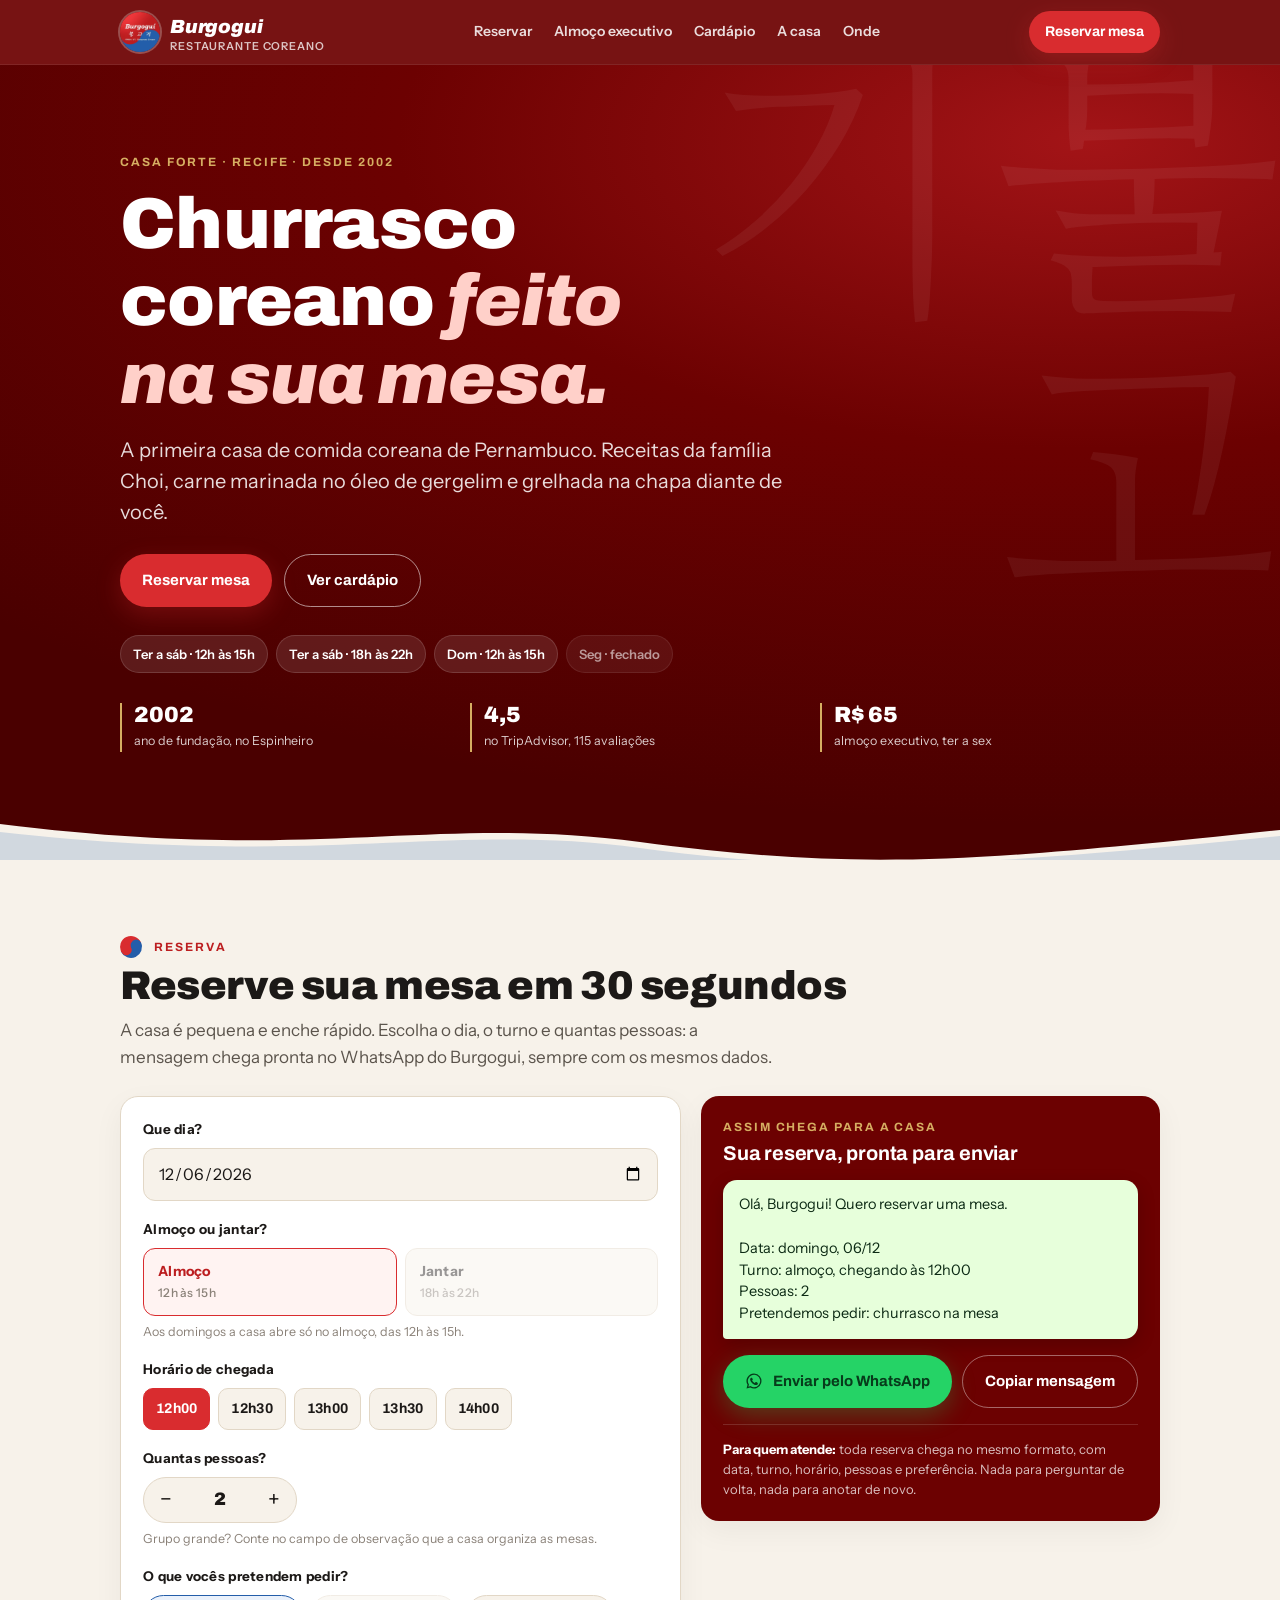
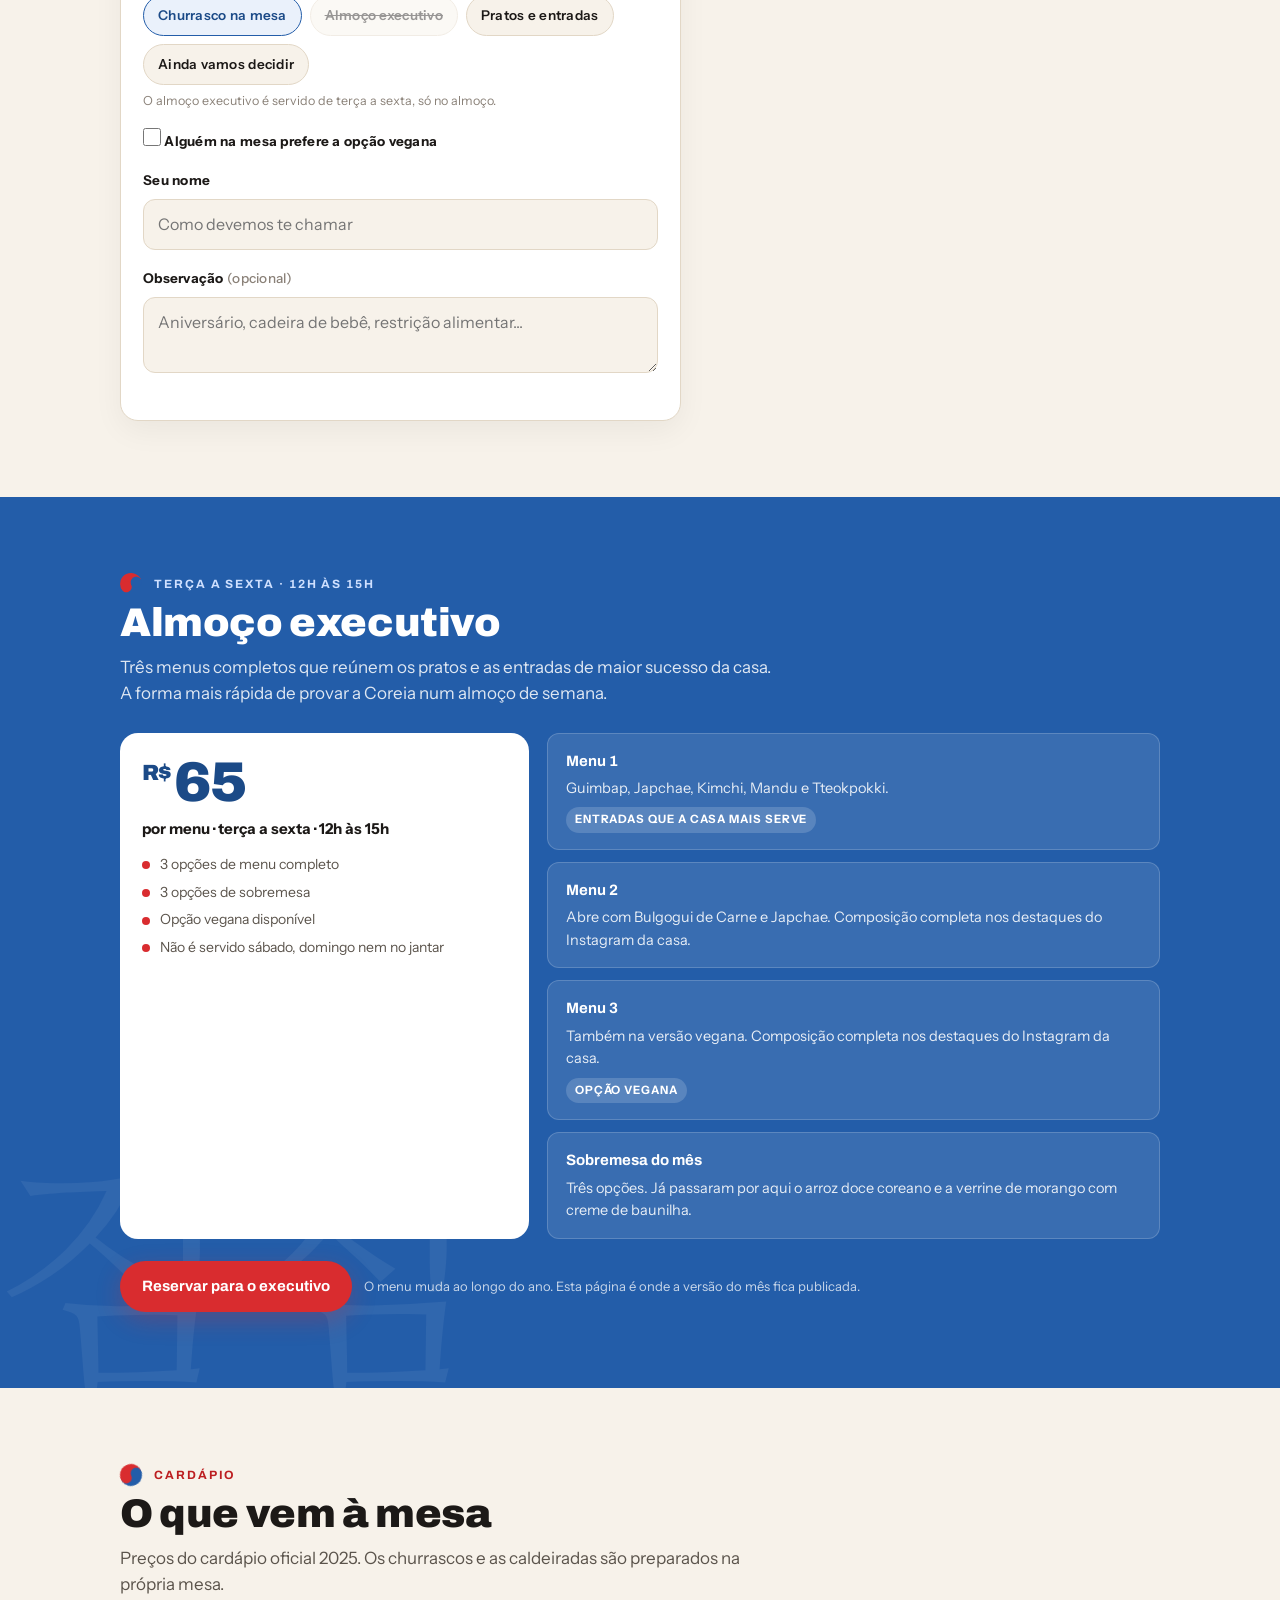
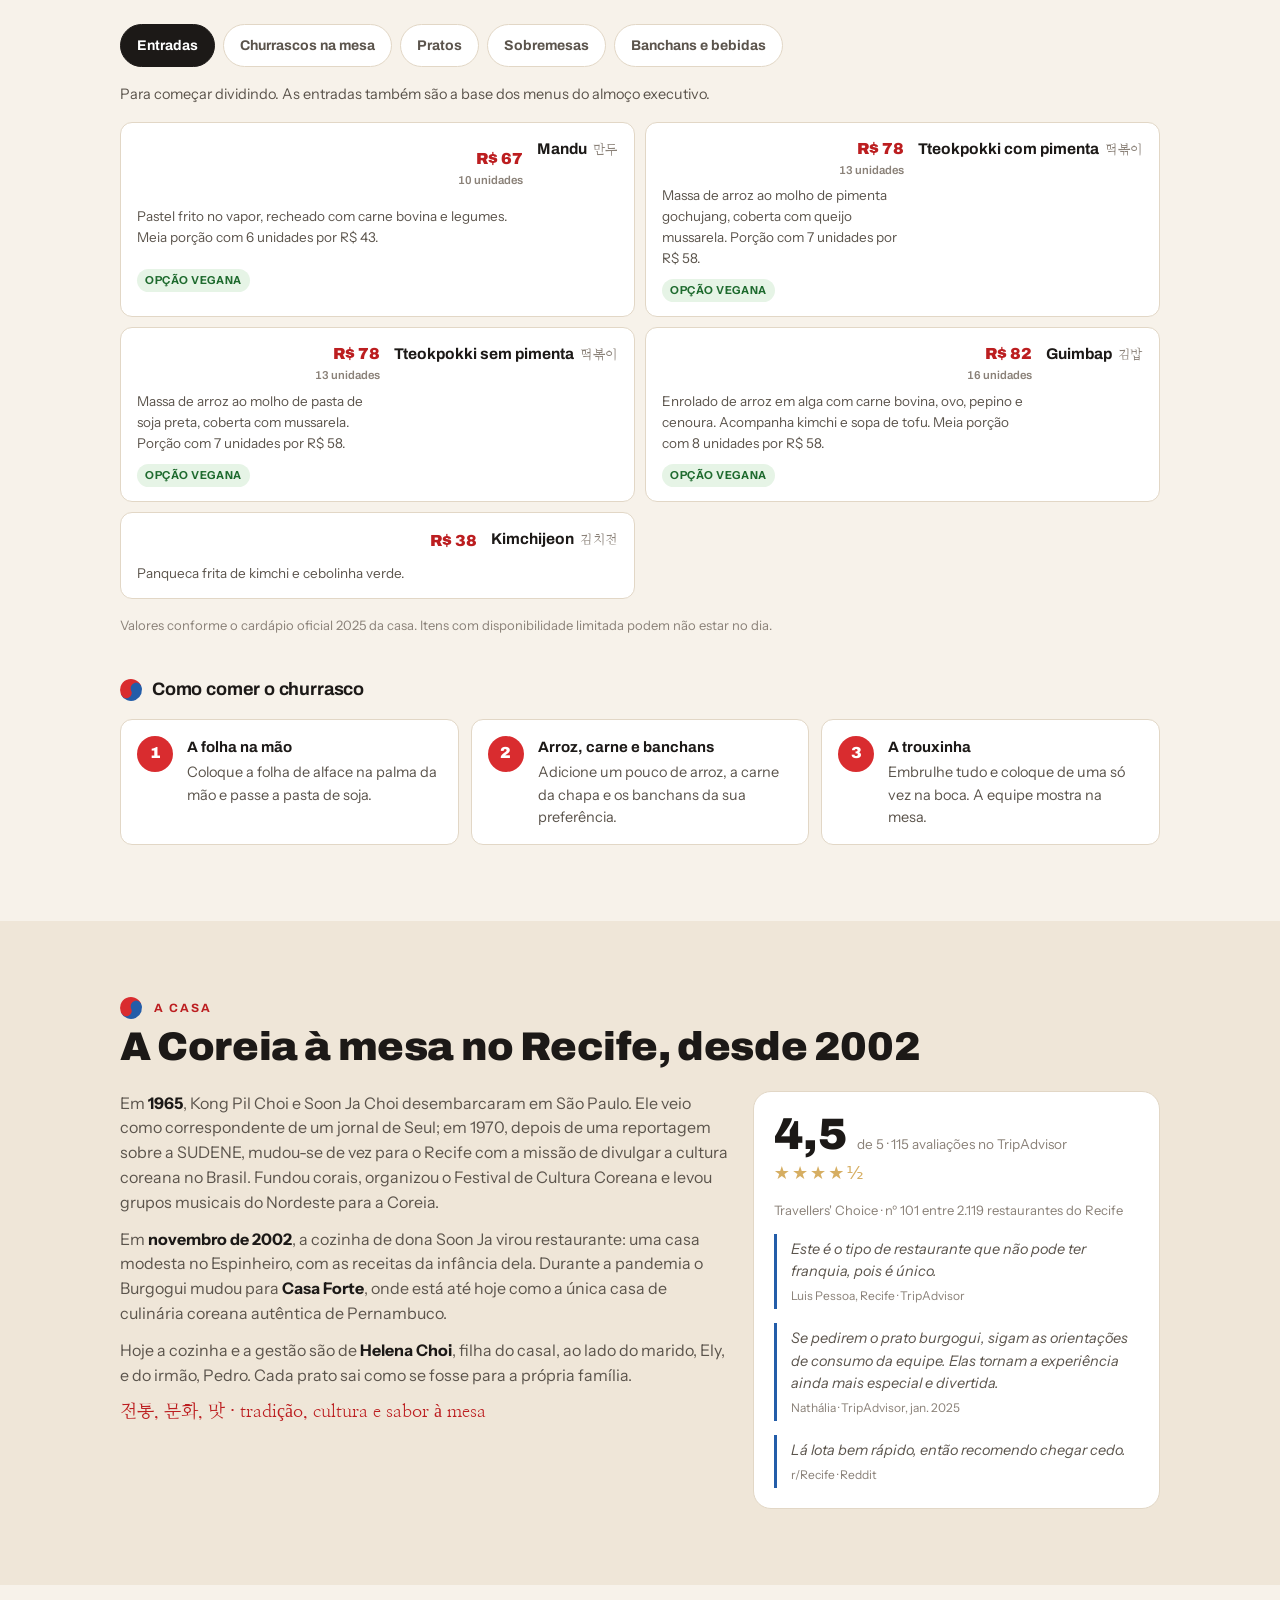
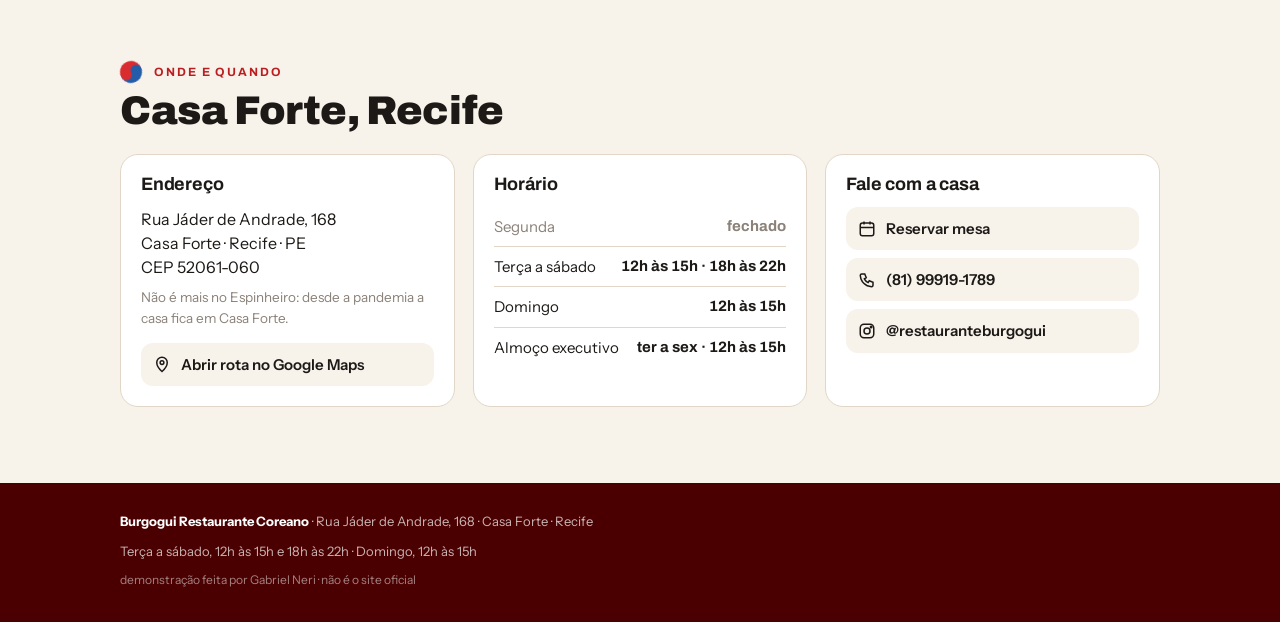
==== burgogui/index.html @ 6e5eb56b "demos: Wadamon, Portal da Carne de Sol, Burgogui" ====
<!doctype html>
<html lang="pt-BR">
<head>
<meta charset="utf-8">
<meta name="viewport" content="width=device-width, initial-scale=1">
<title>Burgogui · Restaurante Coreano · Casa Forte, Recife</title>
<meta name="description" content="Churrasco coreano feito na sua mesa, em Casa Forte, Recife, desde 2002. Reserve sua mesa pelo WhatsApp em 30 segundos.">
<link rel="preconnect" href="https://fonts.googleapis.com">
<link rel="preconnect" href="https://fonts.gstatic.com" crossorigin>
<link href="https://fonts.googleapis.com/css2?family=Archivo:ital,wght@0,500;0,700;0,900;1,700;1,900&family=Instrument+Sans:ital,wght@0,400;0,500;0,600;0,700;1,400&family=Nanum+Myeongjo:wght@400;700&display=swap" rel="stylesheet">
<style>
  :root{
    --red:#d92c2f; --red-deep:#bc1e20; --wine:#6c0101; --wine-deep:#4a0000;
    --blue:#235da9; --blue-deep:#1b4a87;
    --paper:#f7f2ea; --paper-2:#efe6d8; --line:#e2d7c6;
    --ink:#1c1917; --ink-soft:#5b544c; --ink-mute:#8a8178;
    --gold:#d6ae62; --white:#ffffff;
    --wa:#25d366;
    --radius:18px; --radius-s:12px;
    --font-display:"Archivo","Instrument Sans",system-ui,sans-serif;
    --font-body:"Instrument Sans",system-ui,-apple-system,"Segoe UI",sans-serif;
    --font-kr:"Nanum Myeongjo","Apple SD Gothic Neo","Malgun Gothic",serif;
  }
  *{box-sizing:border-box;margin:0;padding:0}
  html{scroll-behavior:smooth;-webkit-text-size-adjust:100%}
  body{font-family:var(--font-body);color:var(--ink);background:var(--paper);line-height:1.55;font-size:16px;padding-bottom:84px}
  img{max-width:100%;display:block}
  a{color:inherit}
  button,input,select,textarea{font:inherit;color:inherit}
  .wrap{width:min(100% - 32px,1040px);margin-inline:auto}
  .kr{font-family:var(--font-kr);font-weight:700;letter-spacing:.04em}
  .eyebrow{font-family:var(--font-display);font-weight:700;font-size:12px;letter-spacing:.16em;text-transform:uppercase}
  h1,h2,h3{font-family:var(--font-display);line-height:1.08;letter-spacing:-.01em}
  h2{font-size:clamp(28px,5vw,40px);font-weight:900}
  h3{font-size:18px;font-weight:700}
  .sub{color:var(--ink-soft);max-width:60ch;margin-top:10px;font-size:17px}
  section{padding:56px 0}
  .btn{display:inline-flex;align-items:center;justify-content:center;gap:10px;border:0;cursor:pointer;border-radius:999px;padding:14px 22px;font-family:var(--font-display);font-weight:700;font-size:15px;text-decoration:none;transition:transform .12s ease,background .15s ease,box-shadow .15s ease;white-space:nowrap}
  .btn:active{transform:translateY(1px)}
  .btn-red{background:var(--red);color:var(--white);box-shadow:0 8px 24px rgba(217,44,47,.28)}
  .btn-red:hover{background:var(--red-deep)}
  .btn-ghost{background:transparent;color:var(--white);border:1.5px solid rgba(255,255,255,.55)}
  .btn-ghost:hover{border-color:var(--white);background:rgba(255,255,255,.08)}
  .btn-wa{background:var(--wa);color:#073b1b;box-shadow:0 8px 24px rgba(37,211,102,.28)}
  .btn-wa:hover{background:#1fc45a}
  .btn-line{background:transparent;color:var(--ink);border:1.5px solid var(--line)}
  .btn-line:hover{border-color:var(--ink)}

  /* taegeuk marker: red on top, blue below, S-curve */
  .tg{position:relative;display:inline-block;width:22px;height:22px;border-radius:50%;overflow:hidden;background:linear-gradient(180deg,var(--red) 50%,var(--blue) 50%);transform:rotate(-25deg);flex:none;vertical-align:middle}
  .tg::before,.tg::after{content:"";position:absolute;top:25%;width:50%;height:50%;border-radius:50%}
  .tg::before{left:0;background:var(--red)}
  .tg::after{right:0;background:var(--blue)}
  .sec-head{display:flex;align-items:center;gap:12px;margin-bottom:6px}
  .sec-head .eyebrow{color:var(--red-deep)}

  /* top bar */
  .topbar{position:sticky;top:0;z-index:20;background:rgba(108,1,1,.92);backdrop-filter:blur(10px);-webkit-backdrop-filter:blur(10px);color:var(--white);border-bottom:1px solid rgba(255,255,255,.08)}
  .topbar .wrap{display:flex;align-items:center;justify-content:space-between;gap:12px;height:64px}
  .brand{display:flex;align-items:center;gap:10px;text-decoration:none}
  .brand img{width:40px;height:40px;border-radius:50%;box-shadow:0 0 0 2px rgba(255,255,255,.25)}
  .brand b{font-family:var(--font-display);font-style:italic;font-weight:900;font-size:19px;letter-spacing:-.01em}
  .brand small{display:block;font-size:11px;opacity:.75;letter-spacing:.08em;text-transform:uppercase;font-weight:600;font-style:normal;line-height:1}
  .nav{display:none;gap:22px;font-size:14px;font-weight:600}
  .nav a{text-decoration:none;opacity:.85}
  .nav a:hover{opacity:1}
  .topbar .btn{padding:10px 16px;font-size:14px}

  /* hero */
  .hero{background:radial-gradient(120% 90% at 85% 10%,#a31417 0%,var(--wine) 45%,var(--wine-deep) 100%);color:var(--white);padding:52px 0 44px;position:relative;overflow:hidden}
  .hero .kr-bg{position:absolute;right:-8px;top:-18px;font-size:clamp(150px,34vw,300px);line-height:1;color:rgba(255,255,255,.055);font-family:var(--font-kr);writing-mode:vertical-rl;pointer-events:none;user-select:none}
  .hero .wrap{position:relative}
  .hero .eyebrow{color:var(--gold)}
  .hero h1{font-size:clamp(38px,8.5vw,72px);font-weight:900;margin:14px 0 16px;max-width:12ch}
  .hero h1 em{font-style:italic;color:#ffd0c9}
  .hero p.lead{font-size:clamp(17px,2.4vw,20px);max-width:52ch;color:rgba(255,255,255,.86)}
  .hero .ctas{display:flex;flex-wrap:wrap;gap:12px;margin-top:26px}
  .hours{display:flex;flex-wrap:wrap;gap:8px;margin-top:28px}
  .hours span{font-size:13px;font-weight:600;padding:8px 12px;border-radius:999px;background:rgba(255,255,255,.1);border:1px solid rgba(255,255,255,.14)}
  .hours span.closed{opacity:.6}
  .facts{display:grid;grid-template-columns:repeat(3,1fr);gap:10px;margin-top:30px}
  .fact{border-left:2px solid var(--gold);padding-left:12px}
  .fact b{display:block;font-family:var(--font-display);font-size:22px;font-weight:900;line-height:1.1}
  .fact span{font-size:12.5px;opacity:.8}

  /* wave divider */
  .wave{display:block;width:100%;height:36px;background:var(--wine-deep)}
  .wave svg{display:block;width:100%;height:100%}

  /* reserva */
  .reserva{background:var(--paper)}
  .grid-res{display:grid;gap:20px;margin-top:26px}
  .card{background:var(--white);border:1px solid var(--line);border-radius:var(--radius);padding:22px;box-shadow:0 10px 30px rgba(28,25,23,.05)}
  .field{margin-bottom:18px}
  .field label,.field .lbl{display:block;font-weight:700;font-size:13.5px;letter-spacing:.02em;margin-bottom:8px;color:var(--ink)}
  .field .hint{font-size:12.5px;color:var(--ink-mute);margin-top:6px}
  .field .hint.warn{color:var(--red-deep);font-weight:600}
  input[type=date],input[type=text],select,textarea{width:100%;border:1.5px solid var(--line);background:var(--paper);border-radius:var(--radius-s);padding:12px 14px;outline:none;transition:border .15s}
  input:focus,select:focus,textarea:focus{border-color:var(--blue)}
  textarea{min-height:76px;resize:vertical}
  .seg{display:grid;grid-template-columns:1fr 1fr;gap:8px}
  .seg input{position:absolute;opacity:0;pointer-events:none}
  .seg label{display:flex;flex-direction:column;align-items:flex-start;gap:2px;border:1.5px solid var(--line);border-radius:var(--radius-s);padding:12px 14px;cursor:pointer;background:var(--paper);font-weight:700;font-size:14px;margin:0;transition:all .15s}
  .seg label small{font-weight:500;color:var(--ink-mute);font-size:12px}
  .seg input:checked + label{border-color:var(--red);background:#fff3f2;color:var(--red-deep)}
  .seg input:disabled + label{opacity:.45;cursor:not-allowed}
  .chips{display:flex;flex-wrap:wrap;gap:8px}
  .chips input{position:absolute;opacity:0;pointer-events:none}
  .chips label{border:1.5px solid var(--line);border-radius:999px;padding:9px 14px;font-size:13.5px;font-weight:600;cursor:pointer;background:var(--paper);margin:0;transition:all .15s}
  .chips input:checked + label{border-color:var(--blue);background:#eaf1fb;color:var(--blue-deep)}
  .chips input:disabled + label{opacity:.45;cursor:not-allowed;text-decoration:line-through}
  .stepper{display:inline-flex;align-items:center;border:1.5px solid var(--line);border-radius:999px;background:var(--paper);overflow:hidden}
  .stepper button{width:44px;height:44px;border:0;background:transparent;font-size:22px;cursor:pointer;color:var(--ink)}
  .stepper button:hover{background:var(--paper-2)}
  .stepper output{min-width:64px;text-align:center;font-family:var(--font-display);font-weight:900;font-size:18px}
  .slots{display:flex;flex-wrap:wrap;gap:8px}
  .slots input{position:absolute;opacity:0;pointer-events:none}
  .slots label{border:1.5px solid var(--line);border-radius:10px;padding:9px 12px;font-family:var(--font-display);font-weight:700;font-size:14px;cursor:pointer;background:var(--paper);margin:0;min-width:64px;text-align:center}
  .slots input:checked + label{border-color:var(--red);background:var(--red);color:var(--white)}
  .check{display:flex;align-items:center;gap:10px;font-weight:600;font-size:14px;cursor:pointer}
  .check input{width:18px;height:18px;accent-color:var(--blue)}

  .preview{background:var(--wine);color:var(--white);border:0;position:relative}
  .preview .eyebrow{color:var(--gold)}
  .preview h3{margin-top:6px;font-size:20px}
  .bubble{margin-top:16px;background:#e7ffdb;color:#0c2a14;border-radius:14px 14px 14px 4px;padding:14px 16px;font-size:14.5px;line-height:1.5;white-space:pre-wrap;font-family:var(--font-body);box-shadow:0 6px 18px rgba(0,0,0,.18)}
  .bubble b{font-weight:700}
  .preview .actions{display:flex;flex-wrap:wrap;gap:10px;margin-top:16px}
  .preview .note{margin-top:16px;font-size:13px;color:rgba(255,255,255,.75);border-top:1px solid rgba(255,255,255,.14);padding-top:14px}
  .preview .note b{color:var(--white)}
  .toast{position:fixed;left:50%;bottom:100px;transform:translateX(-50%) translateY(20px);background:var(--ink);color:var(--white);padding:10px 16px;border-radius:999px;font-size:14px;opacity:0;pointer-events:none;transition:all .25s;z-index:50}
  .toast.on{opacity:1;transform:translateX(-50%) translateY(0)}

  /* executivo */
  .exec{background:var(--blue);color:var(--white);position:relative;overflow:hidden}
  .exec .eyebrow{color:#cfe0ff}
  .exec .kr-bg{position:absolute;left:-10px;bottom:-30px;font-size:clamp(140px,30vw,260px);line-height:1;color:rgba(255,255,255,.06);font-family:var(--font-kr);pointer-events:none;user-select:none}
  .exec .wrap{position:relative}
  .exec-grid{display:grid;gap:18px;margin-top:26px}
  .price{background:var(--white);color:var(--ink);border-radius:var(--radius);padding:22px;display:flex;flex-direction:column;gap:6px}
  .price .big{font-family:var(--font-display);font-weight:900;font-size:56px;line-height:1;color:var(--blue-deep);letter-spacing:-.02em}
  .price .big sup{font-size:22px;vertical-align:top;top:.35em;position:relative;margin-right:4px}
  .price .when{font-weight:700;font-size:15px}
  .price ul{list-style:none;margin-top:8px;display:grid;gap:6px;font-size:14px;color:var(--ink-soft)}
  .price li::before{content:"";display:inline-block;width:8px;height:8px;border-radius:50%;background:var(--red);margin-right:10px;vertical-align:middle}
  .menus{display:grid;gap:12px}
  .menu{background:rgba(255,255,255,.1);border:1px solid rgba(255,255,255,.18);border-radius:var(--radius-s);padding:16px 18px}
  .menu b{font-family:var(--font-display);font-size:15px;display:block;margin-bottom:4px}
  .menu p{font-size:14.5px;color:rgba(255,255,255,.88)}
  .menu .tag{display:inline-block;margin-top:8px;font-size:11.5px;font-weight:700;letter-spacing:.08em;text-transform:uppercase;padding:4px 9px;border-radius:999px;background:rgba(255,255,255,.16)}
  .exec .cta{margin-top:22px;display:flex;flex-wrap:wrap;gap:12px;align-items:center}
  .exec .cta small{font-size:13px;color:rgba(255,255,255,.75)}

  /* cardápio */
  .tabs{display:flex;gap:8px;overflow-x:auto;padding:4px 0 10px;margin-top:22px;scrollbar-width:none}
  .tabs::-webkit-scrollbar{display:none}
  .tabs button{flex:none;border:1.5px solid var(--line);background:var(--white);border-radius:999px;padding:10px 16px;font-family:var(--font-display);font-weight:700;font-size:14px;cursor:pointer;color:var(--ink-soft)}
  .tabs button.on{background:var(--ink);color:var(--white);border-color:var(--ink)}
  .panel{display:none}
  .panel.on{display:block}
  .panel .intro{font-size:14.5px;color:var(--ink-soft);margin:6px 0 16px;max-width:64ch}
  .items{display:grid;gap:10px}
  .item{background:var(--white);border:1px solid var(--line);border-radius:var(--radius-s);padding:14px 16px;display:grid;grid-template-columns:1fr auto;gap:6px 14px;align-items:start}
  .item .n{font-family:var(--font-display);font-weight:700;font-size:15.5px}
  .item .n .kr{font-weight:400;color:var(--ink-mute);font-size:13px;margin-left:6px}
  .item .d{grid-column:1;font-size:13.5px;color:var(--ink-soft)}
  .item .p{font-family:var(--font-display);font-weight:900;font-size:16px;color:var(--red-deep);white-space:nowrap;grid-row:1 / span 2;align-self:center;text-align:right}
  .item .p small{display:block;font-size:11.5px;color:var(--ink-mute);font-weight:600}
  .item .badges{grid-column:1;display:flex;flex-wrap:wrap;gap:6px;margin-top:4px}
  .badge{font-size:11px;font-weight:700;letter-spacing:.06em;text-transform:uppercase;padding:3px 8px;border-radius:999px;background:var(--paper-2);color:var(--ink-soft)}
  .badge.veg{background:#e6f4e6;color:#1f6b2f}
  .badge.mesa{background:#fff0ee;color:var(--red-deep)}
  .badge.lim{background:#f4efe3;color:#7a5a12}
  .menu-foot{margin-top:16px;font-size:13px;color:var(--ink-mute)}

  /* como comer */
  .steps{display:grid;gap:12px;margin-top:18px}
  .step{background:var(--white);border:1px solid var(--line);border-radius:var(--radius-s);padding:16px;display:flex;gap:14px}
  .step .num{flex:none;width:36px;height:36px;border-radius:50%;background:var(--red);color:var(--white);display:grid;place-items:center;font-family:var(--font-display);font-weight:900}
  .step p{font-size:14.5px;color:var(--ink-soft)}
  .step b{display:block;font-family:var(--font-display);font-size:15px;color:var(--ink);margin-bottom:2px}

  /* casa */
  .casa{background:var(--paper-2)}
  .casa-grid{display:grid;gap:22px;margin-top:22px}
  .story p{margin-bottom:12px;font-size:16px;color:var(--ink-soft)}
  .story p b{color:var(--ink)}
  .story .sig{font-family:var(--font-kr);font-size:18px;color:var(--red-deep);margin-top:8px}
  .rating{background:var(--white);border:1px solid var(--line);border-radius:var(--radius);padding:20px}
  .rating .score{display:flex;align-items:baseline;gap:10px}
  .rating .score b{font-family:var(--font-display);font-weight:900;font-size:44px;line-height:1;color:var(--ink)}
  .rating .score span{font-size:13.5px;color:var(--ink-mute)}
  .rating .stars{color:var(--gold);letter-spacing:2px;font-size:18px;margin:4px 0 12px}
  .quote{border-left:3px solid var(--blue);padding:4px 0 4px 14px;margin-top:14px}
  .quote p{font-size:14.5px;font-style:italic;color:var(--ink-soft)}
  .quote small{display:block;margin-top:4px;font-size:12px;color:var(--ink-mute);font-style:normal}

  /* onde */
  .onde-grid{display:grid;gap:18px;margin-top:22px}
  .info{background:var(--white);border:1px solid var(--line);border-radius:var(--radius);padding:20px}
  .info h3{display:flex;align-items:center;gap:10px;margin-bottom:12px}
  .info address{font-style:normal;font-size:16px;line-height:1.5}
  .info .muted{font-size:13.5px;color:var(--ink-mute);margin-top:8px}
  .htable{width:100%;border-collapse:collapse;font-size:15px}
  .htable td{padding:8px 0;border-bottom:1px solid var(--line)}
  .htable tr:last-child td{border-bottom:0}
  .htable td:last-child{text-align:right;font-family:var(--font-display);font-weight:700}
  .htable tr.closed td{color:var(--ink-mute)}
  .contacts{display:grid;gap:8px;margin-top:6px}
  .contacts a{display:flex;align-items:center;gap:10px;text-decoration:none;font-weight:600;font-size:15px;padding:10px 12px;border-radius:var(--radius-s);background:var(--paper)}
  .contacts a:hover{background:var(--paper-2)}
  .contacts svg{width:18px;height:18px;flex:none}

  /* footer */
  footer{background:var(--wine-deep);color:rgba(255,255,255,.7);padding:28px 0 32px;font-size:13px}
  footer .wrap{display:flex;flex-direction:column;gap:10px}
  footer b{color:var(--white)}
  footer .demo{color:rgba(255,255,255,.5);font-size:12px}

  /* sticky mobile bar */
  .stickybar{position:fixed;left:0;right:0;bottom:0;z-index:30;background:rgba(247,242,234,.94);backdrop-filter:blur(10px);-webkit-backdrop-filter:blur(10px);border-top:1px solid var(--line);padding:10px 16px calc(10px + env(safe-area-inset-bottom))}
  .stickybar .wrap{display:flex;align-items:center;justify-content:space-between;gap:12px}
  .stickybar .t{font-size:13px;color:var(--ink-soft);line-height:1.3}
  .stickybar .t b{display:block;color:var(--ink);font-family:var(--font-display);font-size:14px}
  .stickybar .btn{padding:12px 18px;font-size:14px}

  @media (min-width:760px){
    body{padding-bottom:0}
    .stickybar{display:none}
    .nav{display:flex}
    section{padding:76px 0}
    .grid-res{grid-template-columns:1.1fr .9fr;align-items:start}
    .preview{position:sticky;top:84px}
    .exec-grid{grid-template-columns:.8fr 1.2fr}
    .casa-grid{grid-template-columns:1.2fr .8fr}
    .onde-grid{grid-template-columns:1fr 1fr 1fr}
    .steps{grid-template-columns:repeat(3,1fr)}
    .items{grid-template-columns:1fr 1fr}
    .hero{padding:88px 0 72px}
  }
</style>
</head>
<body>

<header class="topbar">
  <div class="wrap">
    <a class="brand" href="#top">
      <img src="[data-uri]" alt="Burgogui Restaurante Coreano" width="40" height="40">
      <span><b>Burgogui</b><small>Restaurante coreano</small></span>
    </a>
    <nav class="nav">
      <a href="#reserva">Reservar</a>
      <a href="#executivo">Almoço executivo</a>
      <a href="#cardapio">Cardápio</a>
      <a href="#casa">A casa</a>
      <a href="#onde">Onde</a>
    </nav>
    <a class="btn btn-red" href="#reserva">Reservar mesa</a>
  </div>
</header>

<section class="hero" id="top">
  <div class="kr-bg" aria-hidden="true">불고기</div>
  <div class="wrap">
    <div class="eyebrow">Casa Forte · Recife · desde 2002</div>
    <h1>Churrasco coreano <em>feito na sua mesa.</em></h1>
    <p class="lead">A primeira casa de comida coreana de Pernambuco. Receitas da família Choi, carne marinada no óleo de gergelim e grelhada na chapa diante de você.</p>
    <div class="ctas">
      <a class="btn btn-red" href="#reserva">Reservar mesa</a>
      <a class="btn btn-ghost" href="#cardapio">Ver cardápio</a>
    </div>
    <div class="hours" aria-label="Horário de funcionamento">
      <span>Ter a sáb · 12h às 15h</span>
      <span>Ter a sáb · 18h às 22h</span>
      <span>Dom · 12h às 15h</span>
      <span class="closed">Seg · fechado</span>
    </div>
    <div class="facts">
      <div class="fact"><b>2002</b><span>ano de fundação, no Espinheiro</span></div>
      <div class="fact"><b>4,5</b><span>no TripAdvisor, 115 avaliações</span></div>
      <div class="fact"><b>R$ 65</b><span>almoço executivo, ter a sex</span></div>
    </div>
  </div>
</section>
<div class="wave" aria-hidden="true">
  <svg viewBox="0 0 1200 36" preserveAspectRatio="none"><path d="M0 0 C 300 40 400 -10 600 18 S 900 40 1200 6 L1200 36 L0 36 Z" fill="#f7f2ea"/><path d="M0 8 C 300 44 420 -2 600 24 S 900 44 1200 12 L1200 36 L0 36 Z" fill="#235da9" opacity=".18"/></svg>
</div>

<section class="reserva" id="reserva">
  <div class="wrap">
    <div class="sec-head"><span class="tg" aria-hidden="true"></span><span class="eyebrow">Reserva</span></div>
    <h2>Reserve sua mesa em 30 segundos</h2>
    <p class="sub">A casa é pequena e enche rápido. Escolha o dia, o turno e quantas pessoas: a mensagem chega pronta no WhatsApp do Burgogui, sempre com os mesmos dados.</p>

    <div class="grid-res">
      <form class="card" id="form" autocomplete="off" onsubmit="return false">
        <div class="field">
          <label for="data">Que dia?</label>
          <input type="date" id="data" name="data">
          <div class="hint" id="data-hint"></div>
        </div>

        <div class="field">
          <span class="lbl">Almoço ou jantar?</span>
          <div class="seg">
            <input type="radio" name="turno" id="t-almoco" value="almoco" checked>
            <label for="t-almoco">Almoço <small>12h às 15h</small></label>
            <input type="radio" name="turno" id="t-jantar" value="jantar">
            <label for="t-jantar">Jantar <small>18h às 22h</small></label>
          </div>
          <div class="hint" id="turno-hint"></div>
        </div>

        <div class="field">
          <span class="lbl">Horário de chegada</span>
          <div class="slots" id="slots"></div>
        </div>

        <div class="field">
          <span class="lbl">Quantas pessoas?</span>
          <div class="stepper">
            <button type="button" id="menos" aria-label="menos uma pessoa">−</button>
            <output id="pessoas">2</output>
            <button type="button" id="mais" aria-label="mais uma pessoa">+</button>
          </div>
          <div class="hint">Grupo grande? Conte no campo de observação que a casa organiza as mesas.</div>
        </div>

        <div class="field">
          <span class="lbl">O que vocês pretendem pedir?</span>
          <div class="chips">
            <input type="radio" name="pref" id="p-churrasco" value="churrasco na mesa" checked>
            <label for="p-churrasco">Churrasco na mesa</label>
            <input type="radio" name="pref" id="p-exec" value="almoço executivo">
            <label for="p-exec">Almoço executivo</label>
            <input type="radio" name="pref" id="p-pratos" value="pratos e entradas">
            <label for="p-pratos">Pratos e entradas</label>
            <input type="radio" name="pref" id="p-decidir" value="ainda vamos decidir">
            <label for="p-decidir">Ainda vamos decidir</label>
          </div>
          <div class="hint" id="pref-hint">A chapa do churrasco é preparada na mesa. Avisar antes ajuda a casa a deixar tudo pronto.</div>
        </div>

        <div class="field">
          <label class="check"><input type="checkbox" id="vegano"> Alguém na mesa prefere a opção vegana</label>
        </div>

        <div class="field">
          <label for="nome">Seu nome</label>
          <input type="text" id="nome" placeholder="Como devemos te chamar">
        </div>

        <div class="field">
          <label for="obs">Observação <span style="font-weight:500;color:var(--ink-mute)">(opcional)</span></label>
          <textarea id="obs" placeholder="Aniversário, cadeira de bebê, restrição alimentar..."></textarea>
        </div>
      </form>

      <aside class="card preview" aria-live="polite">
        <div class="eyebrow">Assim chega para a casa</div>
        <h3>Sua reserva, pronta para enviar</h3>
        <div class="bubble" id="bubble"></div>
        <div class="actions">
          <a class="btn btn-wa" id="enviar" href="#" target="_blank" rel="noopener">
            <svg width="18" height="18" viewBox="0 0 24 24" fill="currentColor" aria-hidden="true"><path d="M12 2a10 10 0 0 0-8.6 15.1L2 22l5-1.3A10 10 0 1 0 12 2zm0 18.2a8.2 8.2 0 0 1-4.2-1.2l-.3-.2-3 .8.8-2.9-.2-.3A8.2 8.2 0 1 1 12 20.2zm4.5-6.1c-.2-.1-1.5-.7-1.7-.8-.2-.1-.4-.1-.6.1l-.8 1c-.1.2-.3.2-.5.1a6.7 6.7 0 0 1-3.3-2.9c-.3-.4.2-.4.7-1.3.1-.2 0-.3 0-.5l-.8-1.8c-.2-.5-.4-.4-.6-.4h-.5a1 1 0 0 0-.7.3 3 3 0 0 0-.9 2.2 5.2 5.2 0 0 0 1.1 2.8 12 12 0 0 0 4.6 4c1.7.7 2.1.6 2.8.5.7-.1 1.5-.6 1.7-1.2.2-.6.2-1.1.1-1.2l-.5-.3z"/></svg>
            Enviar pelo WhatsApp
          </a>
          <button class="btn btn-line" type="button" id="copiar" style="color:var(--white);border-color:rgba(255,255,255,.4)">Copiar mensagem</button>
        </div>
        <p class="note"><b>Para quem atende:</b> toda reserva chega no mesmo formato, com data, turno, horário, pessoas e preferência. Nada para perguntar de volta, nada para anotar de novo.</p>
      </aside>
    </div>
  </div>
</section>

<section class="exec" id="executivo">
  <div class="kr-bg" aria-hidden="true">점심</div>
  <div class="wrap">
    <div class="sec-head"><span class="tg" aria-hidden="true"></span><span class="eyebrow">Terça a sexta · 12h às 15h</span></div>
    <h2>Almoço executivo</h2>
    <p class="sub" style="color:rgba(255,255,255,.85)">Três menus completos que reúnem os pratos e as entradas de maior sucesso da casa. A forma mais rápida de provar a Coreia num almoço de semana.</p>

    <div class="exec-grid">
      <div class="price">
        <div class="big"><sup>R$</sup>65</div>
        <div class="when">por menu · terça a sexta · 12h às 15h</div>
        <ul>
          <li>3 opções de menu completo</li>
          <li>3 opções de sobremesa</li>
          <li>Opção vegana disponível</li>
          <li>Não é servido sábado, domingo nem no jantar</li>
        </ul>
      </div>
      <div class="menus">
        <div class="menu">
          <b>Menu 1</b>
          <p>Guimbap, Japchae, Kimchi, Mandu e Tteokpokki.</p>
          <span class="tag">entradas que a casa mais serve</span>
        </div>
        <div class="menu">
          <b>Menu 2</b>
          <p>Abre com Bulgogui de Carne e Japchae. Composição completa nos destaques do Instagram da casa.</p>
        </div>
        <div class="menu">
          <b>Menu 3</b>
          <p>Também na versão vegana. Composição completa nos destaques do Instagram da casa.</p>
          <span class="tag">opção vegana</span>
        </div>
        <div class="menu">
          <b>Sobremesa do mês</b>
          <p>Três opções. Já passaram por aqui o arroz doce coreano e a verrine de morango com creme de baunilha.</p>
        </div>
      </div>
    </div>
    <div class="cta">
      <a class="btn btn-red" href="#reserva" data-exec="1">Reservar para o executivo</a>
      <small>O menu muda ao longo do ano. Esta página é onde a versão do mês fica publicada.</small>
    </div>
  </div>
</section>

<section id="cardapio">
  <div class="wrap">
    <div class="sec-head"><span class="tg" aria-hidden="true"></span><span class="eyebrow">Cardápio</span></div>
    <h2>O que vem à mesa</h2>
    <p class="sub">Preços do cardápio oficial 2025. Os churrascos e as caldeiradas são preparados na própria mesa.</p>

    <div class="tabs" role="tablist" id="tabs">
      <button class="on" data-tab="entradas" role="tab">Entradas</button>
      <button data-tab="churrascos" role="tab">Churrascos na mesa</button>
      <button data-tab="pratos" role="tab">Pratos</button>
      <button data-tab="sobremesas" role="tab">Sobremesas</button>
      <button data-tab="extras" role="tab">Banchans e bebidas</button>
    </div>

    <div class="panel on" data-panel="entradas">
      <p class="intro">Para começar dividindo. As entradas também são a base dos menus do almoço executivo.</p>
      <div class="items">
        <div class="item"><div class="n">Mandu<span class="kr">만두</span></div><div class="p">R$ 67<small>10 unidades</small></div><div class="d">Pastel frito no vapor, recheado com carne bovina e legumes. Meia porção com 6 unidades por R$ 43.</div><div class="badges"><span class="badge veg">opção vegana</span></div></div>
        <div class="item"><div class="n">Tteokpokki com pimenta<span class="kr">떡볶이</span></div><div class="p">R$ 78<small>13 unidades</small></div><div class="d">Massa de arroz ao molho de pimenta gochujang, coberta com queijo mussarela. Porção com 7 unidades por R$ 58.</div><div class="badges"><span class="badge veg">opção vegana</span></div></div>
        <div class="item"><div class="n">Tteokpokki sem pimenta<span class="kr">떡볶이</span></div><div class="p">R$ 78<small>13 unidades</small></div><div class="d">Massa de arroz ao molho de pasta de soja preta, coberta com mussarela. Porção com 7 unidades por R$ 58.</div><div class="badges"><span class="badge veg">opção vegana</span></div></div>
        <div class="item"><div class="n">Guimbap<span class="kr">김밥</span></div><div class="p">R$ 82<small>16 unidades</small></div><div class="d">Enrolado de arroz em alga com carne bovina, ovo, pepino e cenoura. Acompanha kimchi e sopa de tofu. Meia porção com 8 unidades por R$ 58.</div><div class="badges"><span class="badge veg">opção vegana</span></div></div>
        <div class="item"><div class="n">Kimchijeon<span class="kr">김치전</span></div><div class="p">R$ 38</div><div class="d">Panqueca frita de kimchi e cebolinha verde.</div></div>
      </div>
    </div>

    <div class="panel" data-panel="churrascos">
      <p class="intro">Grelhados na chapa, na sua mesa. Todos acompanham banchans, arroz, sopa de tofu, folhas de alface para embrulhar e pasta de soja.</p>
      <div class="items">
        <div class="item"><div class="n">Burgogui de Carne<span class="kr">불고기</span></div><div class="p">R$ 190</div><div class="d">Finas fatias de contrafilé marinadas em molho especial com óleo de gergelim e especiarias. O prato que dá nome à casa.</div><div class="badges"><span class="badge mesa">preparado na mesa</span></div></div>
        <div class="item"><div class="n">Los Gui<span class="kr">로스구이</span></div><div class="p">R$ 199</div><div class="d">Finíssimas fatias de contrafilé sem marinada, assadas na mesa. Acompanha cebolinha temperada com sal e gergelim.</div><div class="badges"><span class="badge mesa">preparado na mesa</span></div></div>
        <div class="item"><div class="n">Samgyeopsal<span class="kr">삼겹살</span></div><div class="p">R$ 199</div><div class="d">Fatias de barriga de porco grelhadas na mesa, com molho especial de shoyu temperado.</div><div class="badges"><span class="badge mesa">preparado na mesa</span></div></div>
        <div class="item"><div class="n">Burgogui de Shitake<span class="kr">표고버섯</span></div><div class="p">R$ 197</div><div class="d">Cogumelo shitake marinado em molho especial com gergelim, pimentões vermelhos, cebola e cebolinha.</div><div class="badges"><span class="badge mesa">preparado na mesa</span><span class="badge veg">sem carne</span></div></div>
        <div class="item"><div class="n">Burgogui de Camarão<span class="kr">새우</span></div><div class="p">R$ 210</div><div class="d">Camarões frescos inteiros marinados em molho especial com gergelim, pimentões, cebola e cebolinha.</div><div class="badges"><span class="badge mesa">preparado na mesa</span></div></div>
        <div class="item"><div class="n">Burgogui de Salmão<span class="kr">연어</span></div><div class="p">R$ 210</div><div class="d">Salmão fresco marinado em molho especial com gergelim, pimentões, cebola e cebolinha.</div><div class="badges"><span class="badge mesa">preparado na mesa</span><span class="badge lim">disponibilidade limitada</span></div></div>
        <div class="item"><div class="n">Burgogui de Frango<span class="kr">닭고기</span></div><div class="p">R$ 167</div><div class="d">Fatias de frango marinadas em molho especial com gergelim e especiarias da casa.</div><div class="badges"><span class="badge mesa">preparado na mesa</span><span class="badge lim">disponibilidade limitada</span></div></div>
        <div class="item"><div class="n">Dak Tteokbokki<span class="kr">닭떡볶이</span></div><div class="p">R$ 198</div><div class="d">Peito de frango refogado com tteokbokki apimentado e coberto com mussarela. Acompanha arroz, sopa de tofu e amendoim caramelado.</div><div class="badges"><span class="badge lim">disponibilidade limitada</span></div></div>
      </div>
    </div>

    <div class="panel" data-panel="pratos">
      <p class="intro">Pratos individuais e caldeiradas para dividir.</p>
      <div class="items">
        <div class="item"><div class="n">Dolsot Bibimbap<span class="kr">돌솥비빔밥</span></div><div class="p">R$ 82</div><div class="d">Arroz, vegetais refogados, carne bovina, shitake e ovo na tigela de pedra quente. Acompanha gochujang, óleo de gergelim, kimchi e sopa de tofu.</div></div>
        <div class="item"><div class="n">Japchae<span class="kr">잡채</span></div><div class="p">R$ 120</div><div class="d">Macarrão transparente de batata doce com legumes, carne bovina e shitake. Acompanha kimchi.</div><div class="badges"><span class="badge veg">opção vegana</span></div></div>
        <div class="item"><div class="n">Jjajangmyeon<span class="kr">자장면</span></div><div class="p">R$ 82</div><div class="d">Macarrão com molho à base de soja preta, carne bovina e cebola. Acompanha kimchi.</div></div>
        <div class="item"><div class="n">Kimchi Jjigae<span class="kr">김치찌개</span></div><div class="p">R$ 86</div><div class="d">Sopa de kimchi com tofu e barriga de porco. Acompanha arroz.</div></div>
        <div class="item"><div class="n">Seu Thwi Gim<span class="kr">새우튀김</span></div><div class="p">R$ 197</div><div class="d">Camarões graúdos, anéis de cebola e legumes empanados em massa especial.</div></div>
        <div class="item"><div class="n">Jeongol de carne<span class="kr">고기전골</span></div><div class="p">R$ 220</div><div class="d">Caldeirada com legumes, tofu, macarrão de batata doce e carne bovina. Acompanha banchans e arroz.</div><div class="badges"><span class="badge mesa">preparada na mesa</span></div></div>
        <div class="item"><div class="n">Jeongol de frutos do mar<span class="kr">해물전골</span></div><div class="p">R$ 235</div><div class="d">Caldeirada com legumes, tofu, macarrão de batata doce e frutos do mar. Acompanha banchans e arroz.</div><div class="badges"><span class="badge mesa">preparada na mesa</span></div></div>
        <div class="item"><div class="n">Mandu Guk<span class="kr">만두국</span></div><div class="p">R$ 82</div><div class="d">Sopa de mandu à base de shoyu. Acompanha arroz e kimchi.</div><div class="badges"><span class="badge lim">disponibilidade limitada</span></div></div>
        <div class="item"><div class="n">Lámen na panelinha<span class="kr">라면</span></div><div class="p">R$ 72</div><div class="d">Lámen à moda coreana com carne bovina, tteokpokki, ovo e cebolinha. Acompanha arroz e kimchi.</div><div class="badges"><span class="badge lim">disponibilidade limitada</span></div></div>
      </div>
    </div>

    <div class="panel" data-panel="sobremesas">
      <p class="intro">Cada sobremesa leva o nome de um k-drama.</p>
      <div class="items">
        <div class="item"><div class="n">Pretendente Surpresa<span class="kr">사내맞선</span></div><div class="p">R$ 30</div><div class="d">Choco Pie com sorvete de creme, calda de chocolate e crumble de amendoim.</div></div>
        <div class="item"><div class="n">Sorriso Real<span class="kr">킹더랜드</span></div><div class="p">R$ 30</div><div class="d">Petit gateau de chocolate com sorvete de creme, calda de chocolate e crumble de amendoim.</div></div>
        <div class="item"><div class="n">Pousando no Amor<span class="kr">사랑의 불시착</span></div><div class="p">R$ 29</div><div class="d">Brownie de chocolate com sorvete de creme, calda de doce de leite e crumble de amendoim.</div></div>
        <div class="item"><div class="n">Vincenzo<span class="kr">빈센조</span></div><div class="p">R$ 29</div><div class="d">Queijadinha de colher com mousse de maracujá.</div></div>
        <div class="item"><div class="n">Beleza Verdadeira<span class="kr">여신강림</span></div><div class="p">R$ 19</div><div class="d">Pudim de leite condensado com calda de caramelo.</div></div>
      </div>
    </div>

    <div class="panel" data-panel="extras">
      <p class="intro">Banchans são os acompanhamentos servidos em pequenas porções junto ao prato principal. Os da casa: kimchi, moyashi, batata caramelada e amendoim caramelado.</p>
      <div class="items">
        <div class="item"><div class="n">Kimchi<span class="kr">김치</span></div><div class="p">R$ 17</div><div class="d">Acelga fermentada com temperos tradicionais coreanos.</div></div>
        <div class="item"><div class="n">Moyashi<span class="kr">모야시</span></div><div class="p">R$ 17</div><div class="d">Broto de feijão levemente temperado, servido frio.</div></div>
        <div class="item"><div class="n">Batata caramelada<span class="kr">감자조림</span></div><div class="p">R$ 17</div><div class="d">Batata cozida e caramelada à base de shoyu.</div></div>
        <div class="item"><div class="n">Amendoim caramelado<span class="kr">땅콩조림</span></div><div class="p">R$ 17</div><div class="d">Porção extra.</div></div>
        <div class="item"><div class="n">Combo 4 banchans</div><div class="p">R$ 60</div><div class="d">Os quatro acompanhamentos da casa.</div></div>
        <div class="item"><div class="n">Sopa de tofu</div><div class="p">R$ 12</div><div class="d">Porção extra.</div></div>
        <div class="item"><div class="n">Soju<span class="kr">소주</span></div><div class="p">R$ 78<small>garrafa</small></div><div class="d">Destilado coreano. Dose por R$ 17.</div></div>
        <div class="item"><div class="n">Chás coreanos</div><div class="p">R$ 8</div><div class="d">Ginseng, jasmim ou arroz.</div></div>
        <div class="item"><div class="n">Refrigerantes</div><div class="p">R$ 9</div><div class="d">Coca-Cola, Guaraná, Sprite, Fanta, Schweppes e versões zero.</div></div>
        <div class="item"><div class="n">Heineken</div><div class="p">R$ 15</div><div class="d">Long neck.</div></div>
      </div>
    </div>
    <p class="menu-foot">Valores conforme o cardápio oficial 2025 da casa. Itens com disponibilidade limitada podem não estar no dia.</p>

    <h3 style="margin-top:44px;display:flex;align-items:center;gap:10px"><span class="tg" aria-hidden="true"></span>Como comer o churrasco</h3>
    <div class="steps">
      <div class="step"><div class="num">1</div><div><b>A folha na mão</b><p>Coloque a folha de alface na palma da mão e passe a pasta de soja.</p></div></div>
      <div class="step"><div class="num">2</div><div><b>Arroz, carne e banchans</b><p>Adicione um pouco de arroz, a carne da chapa e os banchans da sua preferência.</p></div></div>
      <div class="step"><div class="num">3</div><div><b>A trouxinha</b><p>Embrulhe tudo e coloque de uma só vez na boca. A equipe mostra na mesa.</p></div></div>
    </div>
  </div>
</section>

<section class="casa" id="casa">
  <div class="wrap">
    <div class="sec-head"><span class="tg" aria-hidden="true"></span><span class="eyebrow">A casa</span></div>
    <h2>A Coreia à mesa no Recife, desde 2002</h2>
    <div class="casa-grid">
      <div class="story">
        <p>Em <b>1965</b>, Kong Pil Choi e Soon Ja Choi desembarcaram em São Paulo. Ele veio como correspondente de um jornal de Seul; em 1970, depois de uma reportagem sobre a SUDENE, mudou-se de vez para o Recife com a missão de divulgar a cultura coreana no Brasil. Fundou corais, organizou o Festival de Cultura Coreana e levou grupos musicais do Nordeste para a Coreia.</p>
        <p>Em <b>novembro de 2002</b>, a cozinha de dona Soon Ja virou restaurante: uma casa modesta no Espinheiro, com as receitas da infância dela. Durante a pandemia o Burgogui mudou para <b>Casa Forte</b>, onde está até hoje como a única casa de culinária coreana autêntica de Pernambuco.</p>
        <p>Hoje a cozinha e a gestão são de <b>Helena Choi</b>, filha do casal, ao lado do marido, Ely, e do irmão, Pedro. Cada prato sai como se fosse para a própria família.</p>
        <p class="sig">전통, 문화, 맛 · tradição, cultura e sabor à mesa</p>
      </div>
      <div class="rating">
        <div class="score"><b>4,5</b><span>de 5 · 115 avaliações no TripAdvisor</span></div>
        <div class="stars" aria-hidden="true">★★★★½</div>
        <div style="font-size:13px;color:var(--ink-mute)">Travellers' Choice · nº 101 entre 2.119 restaurantes do Recife</div>
        <div class="quote"><p>Este é o tipo de restaurante que não pode ter franquia, pois é único.</p><small>Luis Pessoa, Recife · TripAdvisor</small></div>
        <div class="quote"><p>Se pedirem o prato burgogui, sigam as orientações de consumo da equipe. Elas tornam a experiência ainda mais especial e divertida.</p><small>Nathália · TripAdvisor, jan. 2025</small></div>
        <div class="quote"><p>Lá lota bem rápido, então recomendo chegar cedo.</p><small>r/Recife · Reddit</small></div>
      </div>
    </div>
  </div>
</section>

<section id="onde">
  <div class="wrap">
    <div class="sec-head"><span class="tg" aria-hidden="true"></span><span class="eyebrow">Onde e quando</span></div>
    <h2>Casa Forte, Recife</h2>
    <div class="onde-grid">
      <div class="info">
        <h3>Endereço</h3>
        <address>Rua Jáder de Andrade, 168<br>Casa Forte · Recife · PE<br>CEP 52061-060</address>
        <p class="muted">Não é mais no Espinheiro: desde a pandemia a casa fica em Casa Forte.</p>
        <div class="contacts" style="margin-top:14px">
          <a href="https://www.google.com/maps/search/?api=1&query=Rua+J%C3%A1der+de+Andrade+168+Casa+Forte+Recife" target="_blank" rel="noopener">
            <svg viewBox="0 0 24 24" fill="none" stroke="currentColor" stroke-width="2" aria-hidden="true"><path d="M12 22s7-6.2 7-12a7 7 0 0 0-14 0c0 5.8 7 12 7 12z"/><circle cx="12" cy="10" r="2.5"/></svg>
            Abrir rota no Google Maps
          </a>
        </div>
      </div>
      <div class="info">
        <h3>Horário</h3>
        <table class="htable">
          <tr class="closed"><td>Segunda</td><td>fechado</td></tr>
          <tr><td>Terça a sábado</td><td>12h às 15h · 18h às 22h</td></tr>
          <tr><td>Domingo</td><td>12h às 15h</td></tr>
          <tr><td>Almoço executivo</td><td>ter a sex · 12h às 15h</td></tr>
        </table>
      </div>
      <div class="info">
        <h3>Fale com a casa</h3>
        <div class="contacts">
          <a href="#reserva">
            <svg viewBox="0 0 24 24" fill="none" stroke="currentColor" stroke-width="2" aria-hidden="true"><rect x="3" y="4" width="18" height="17" rx="3"/><path d="M8 2v4M16 2v4M3 10h18"/></svg>
            Reservar mesa
          </a>
          <a href="tel:+5581999191789">
            <svg viewBox="0 0 24 24" fill="none" stroke="currentColor" stroke-width="2" aria-hidden="true"><path d="M5 4h4l2 5-2.5 1.5a11 11 0 0 0 5 5L15 13l5 2v4a2 2 0 0 1-2 2A16 16 0 0 1 3 6a2 2 0 0 1 2-2z"/></svg>
            (81) 99919-1789
          </a>
          <a href="https://www.instagram.com/restauranteburgogui/" target="_blank" rel="noopener">
            <svg viewBox="0 0 24 24" fill="none" stroke="currentColor" stroke-width="2" aria-hidden="true"><rect x="3" y="3" width="18" height="18" rx="5"/><circle cx="12" cy="12" r="4"/><circle cx="17.5" cy="6.5" r="1" fill="currentColor"/></svg>
            @restauranteburgogui
          </a>
        </div>
      </div>
    </div>
  </div>
</section>

<footer>
  <div class="wrap">
    <div><b>Burgogui Restaurante Coreano</b> · Rua Jáder de Andrade, 168 · Casa Forte · Recife</div>
    <div>Terça a sábado, 12h às 15h e 18h às 22h · Domingo, 12h às 15h</div>
    <div class="demo">demonstração feita por Gabriel Neri · não é o site oficial</div>
  </div>
</footer>

<div class="stickybar">
  <div class="wrap">
    <div class="t"><b>Casa pequena, enche rápido</b>Reserve em 30 segundos</div>
    <a class="btn btn-red" href="#reserva">Reservar mesa</a>
  </div>
</div>
<div class="toast" id="toast">Mensagem copiada</div>

<script>
(function(){
  var WA_NUMERO = '5581998591789';
  var DIAS = ['domingo','segunda-feira','terça-feira','quarta-feira','quinta-feira','sexta-feira','sábado'];
  var TURNOS = {
    almoco: { nome:'Almoço', slots:['12:00','12:30','13:00','13:30','14:00'] },
    jantar: { nome:'Jantar', slots:['18:00','18:30','19:00','19:30','20:00','20:30','21:00'] }
  };
  var $ = function(s){ return document.querySelector(s); };
  var $$ = function(s){ return Array.prototype.slice.call(document.querySelectorAll(s)); };

  var elData = $('#data'), elDataHint = $('#data-hint'), elTurnoHint = $('#turno-hint'),
      elSlots = $('#slots'), elPessoas = $('#pessoas'), elBubble = $('#bubble'),
      elEnviar = $('#enviar'), elNome = $('#nome'), elObs = $('#obs'), elVeg = $('#vegano'),
      elPrefHint = $('#pref-hint');
  var pessoas = 2;

  function pad(n){ return (n<10?'0':'')+n; }
  function isoLocal(d){ return d.getFullYear()+'-'+pad(d.getMonth()+1)+'-'+pad(d.getDate()); }
  function parseISO(s){ var p=s.split('-'); return new Date(+p[0], +p[1]-1, +p[2]); }

  var hoje = new Date(); hoje.setHours(0,0,0,0);
  var inicial = new Date(hoje);
  if (inicial.getDay() === 1) inicial.setDate(inicial.getDate()+1);
  elData.min = isoLocal(hoje);
  elData.value = isoLocal(inicial);

  function turnoSel(){ var r=$('input[name=turno]:checked'); return r ? r.value : 'almoco'; }
  function prefSel(){ var r=$('input[name=pref]:checked'); return r ? r.value : ''; }

  function renderSlots(){
    var t = TURNOS[turnoSel()];
    elSlots.innerHTML = '';
    t.slots.forEach(function(h, i){
      var id = 'slot-'+h.replace(':','');
      var inp = document.createElement('input'); inp.type='radio'; inp.name='slot'; inp.id=id; inp.value=h; if(i===0) inp.checked=true;
      var lab = document.createElement('label'); lab.htmlFor=id; lab.textContent=h.replace(':','h');
      elSlots.appendChild(inp); elSlots.appendChild(lab);
      inp.addEventListener('change', render);
    });
  }

  function aplicarRegras(){
    var d = elData.value ? parseISO(elData.value) : inicial;
    var dow = d.getDay();
    var almoco = $('#t-almoco'), jantar = $('#t-jantar'), exec = $('#p-exec');
    almoco.disabled = false; jantar.disabled = false; exec.disabled = false;
    elDataHint.textContent = ''; elDataHint.className='hint'; elTurnoHint.textContent=''; elTurnoHint.className='hint';

    if (dow === 1) {
      elDataHint.textContent = 'A casa não abre às segundas. Escolha outro dia.';
      elDataHint.className = 'hint warn';
      almoco.disabled = true; jantar.disabled = true; exec.disabled = true;
    } else if (dow === 0) {
      jantar.disabled = true;
      if (jantar.checked) almoco.checked = true;
      elTurnoHint.textContent = 'Aos domingos a casa abre só no almoço, das 12h às 15h.';
    }
    var execOk = (dow >= 2 && dow <= 5) && turnoSel() === 'almoco';
    if (!execOk) {
      exec.disabled = true;
      if (exec.checked) { $('#p-decidir').checked = true; }
      elPrefHint.textContent = 'O almoço executivo é servido de terça a sexta, só no almoço.';
    } else {
      elPrefHint.textContent = 'A chapa do churrasco é preparada na mesa. Avisar antes ajuda a casa a deixar tudo pronto.';
    }
  }

  function montarMensagem(){
    var d = elData.value ? parseISO(elData.value) : inicial;
    var dow = d.getDay();
    var slot = $('input[name=slot]:checked');
    var t = TURNOS[turnoSel()];
    var linhas = [];
    linhas.push('Olá, Burgogui! Quero reservar uma mesa.');
    linhas.push('');
    linhas.push('Data: ' + DIAS[dow] + ', ' + pad(d.getDate()) + '/' + pad(d.getMonth()+1));
    if (dow === 1) { linhas.push('Atenção: a casa fecha às segundas.'); }
    linhas.push('Turno: ' + t.nome.toLowerCase() + (slot ? ', chegando às ' + slot.value.replace(':','h') : ''));
    linhas.push('Pessoas: ' + pessoas);
    var pref = prefSel();
    if (pref) linhas.push('Pretendemos pedir: ' + pref);
    if (elVeg.checked) linhas.push('Opção vegana: sim');
    if (elNome.value.trim()) linhas.push('Nome: ' + elNome.value.trim());
    if (elObs.value.trim()) linhas.push('Obs: ' + elObs.value.trim());
    return linhas.join('\n');
  }

  function render(){
    aplicarRegras();
    var msg = montarMensagem();
    elBubble.textContent = msg;
    elEnviar.href = 'https://wa.me/' + WA_NUMERO + '?text=' + encodeURIComponent(msg);
  }

  elData.addEventListener('change', function(){ render(); });
  $$('input[name=turno]').forEach(function(r){ r.addEventListener('change', function(){ renderSlots(); render(); }); });
  $$('input[name=pref]').forEach(function(r){ r.addEventListener('change', render); });
  [elNome, elObs].forEach(function(el){ el.addEventListener('input', render); });
  elVeg.addEventListener('change', render);
  $('#menos').addEventListener('click', function(){ if (pessoas > 1) pessoas--; elPessoas.value = pessoas; render(); });
  $('#mais').addEventListener('click', function(){ if (pessoas < 20) pessoas++; elPessoas.value = pessoas; render(); });

  $('#copiar').addEventListener('click', function(){
    var msg = montarMensagem();
    function ok(){ var t=$('#toast'); t.classList.add('on'); setTimeout(function(){ t.classList.remove('on'); }, 1800); }
    if (navigator.clipboard && navigator.clipboard.writeText) { navigator.clipboard.writeText(msg).then(ok, ok); }
    else { var ta=document.createElement('textarea'); ta.value=msg; document.body.appendChild(ta); ta.select(); try{document.execCommand('copy');}catch(e){} document.body.removeChild(ta); ok(); }
  });

  // atalho: "Reservar para o executivo" já marca a preferência
  $$('[data-exec]').forEach(function(a){ a.addEventListener('click', function(){ $('#t-almoco').checked = true; renderSlots(); $('#p-exec').checked = true; render(); }); });

  // abas do cardápio
  $$('#tabs button').forEach(function(b){
    b.addEventListener('click', function(){
      $$('#tabs button').forEach(function(x){ x.classList.remove('on'); });
      $$('.panel').forEach(function(p){ p.classList.remove('on'); });
      b.classList.add('on');
      var p = document.querySelector('.panel[data-panel="'+b.getAttribute('data-tab')+'"]');
      if (p) p.classList.add('on');
    });
  });

  renderSlots();
  render();
})();
</script>
</body>
</html>
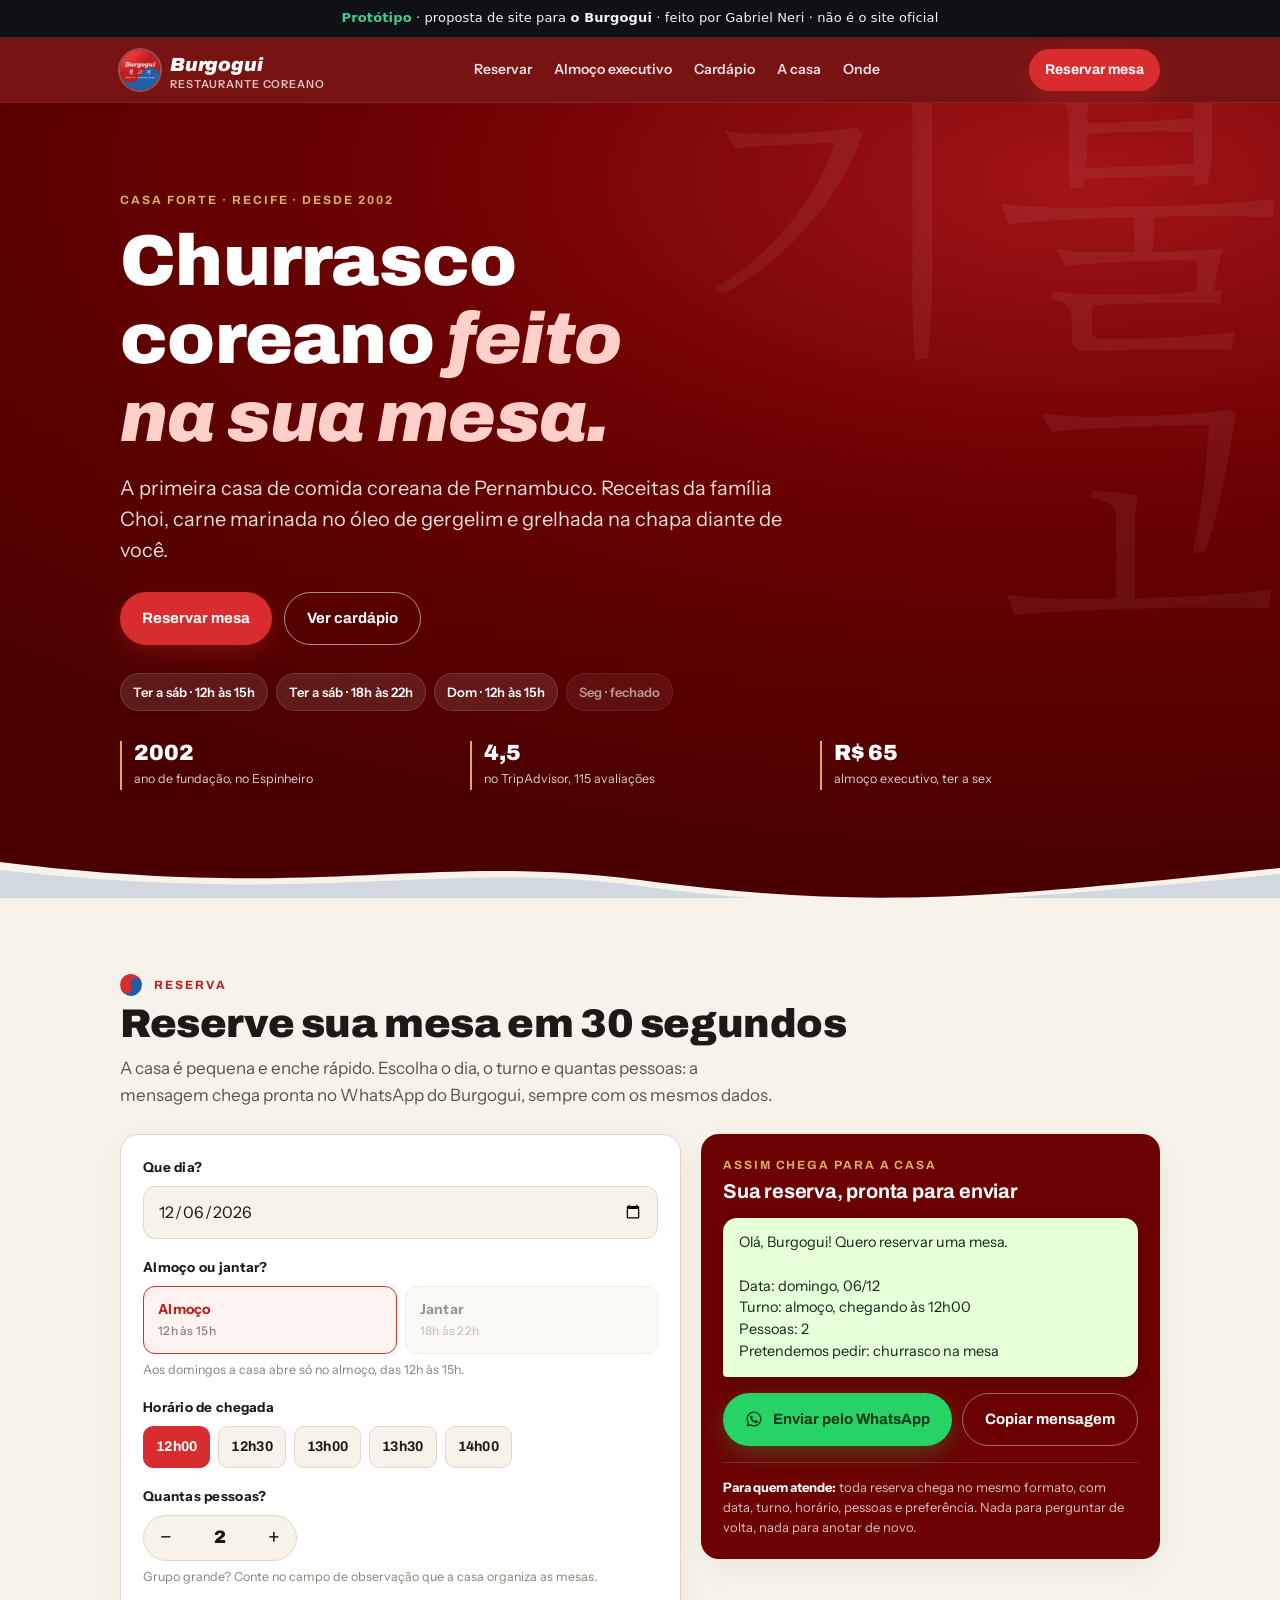
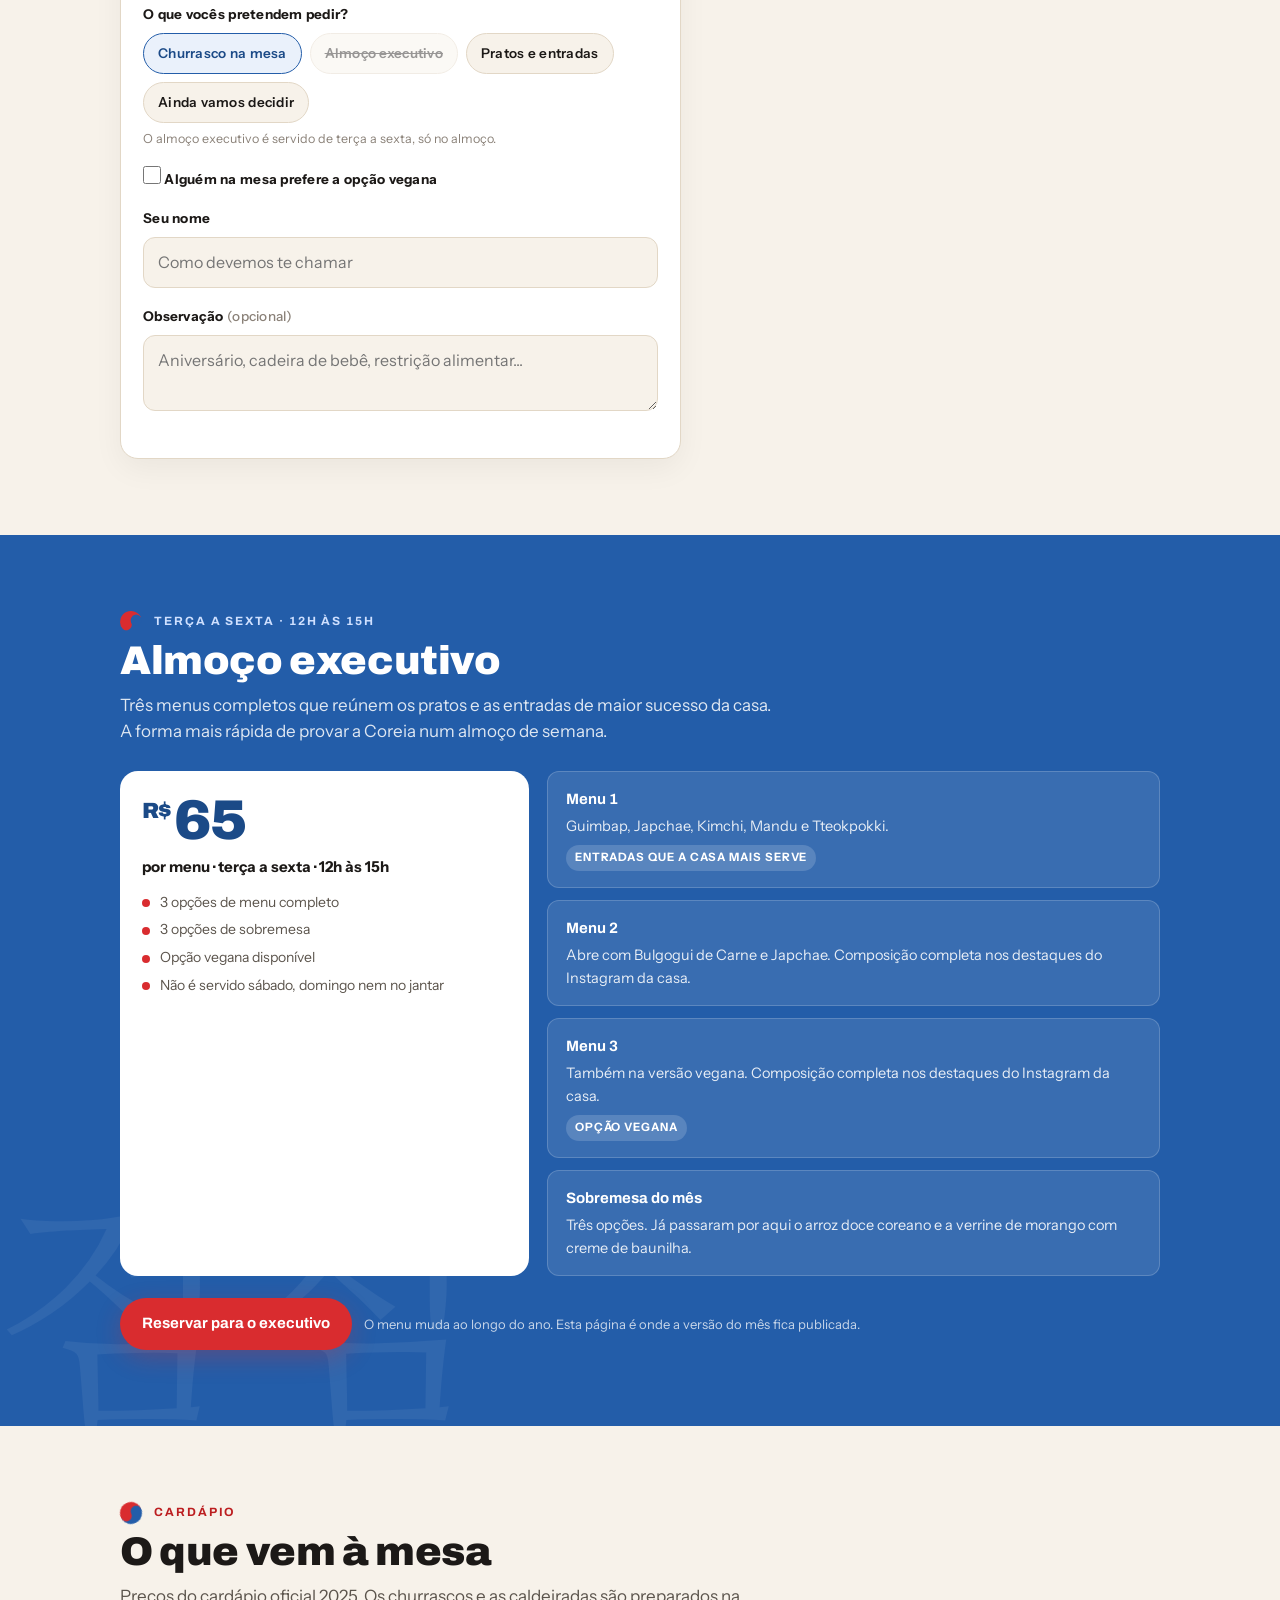
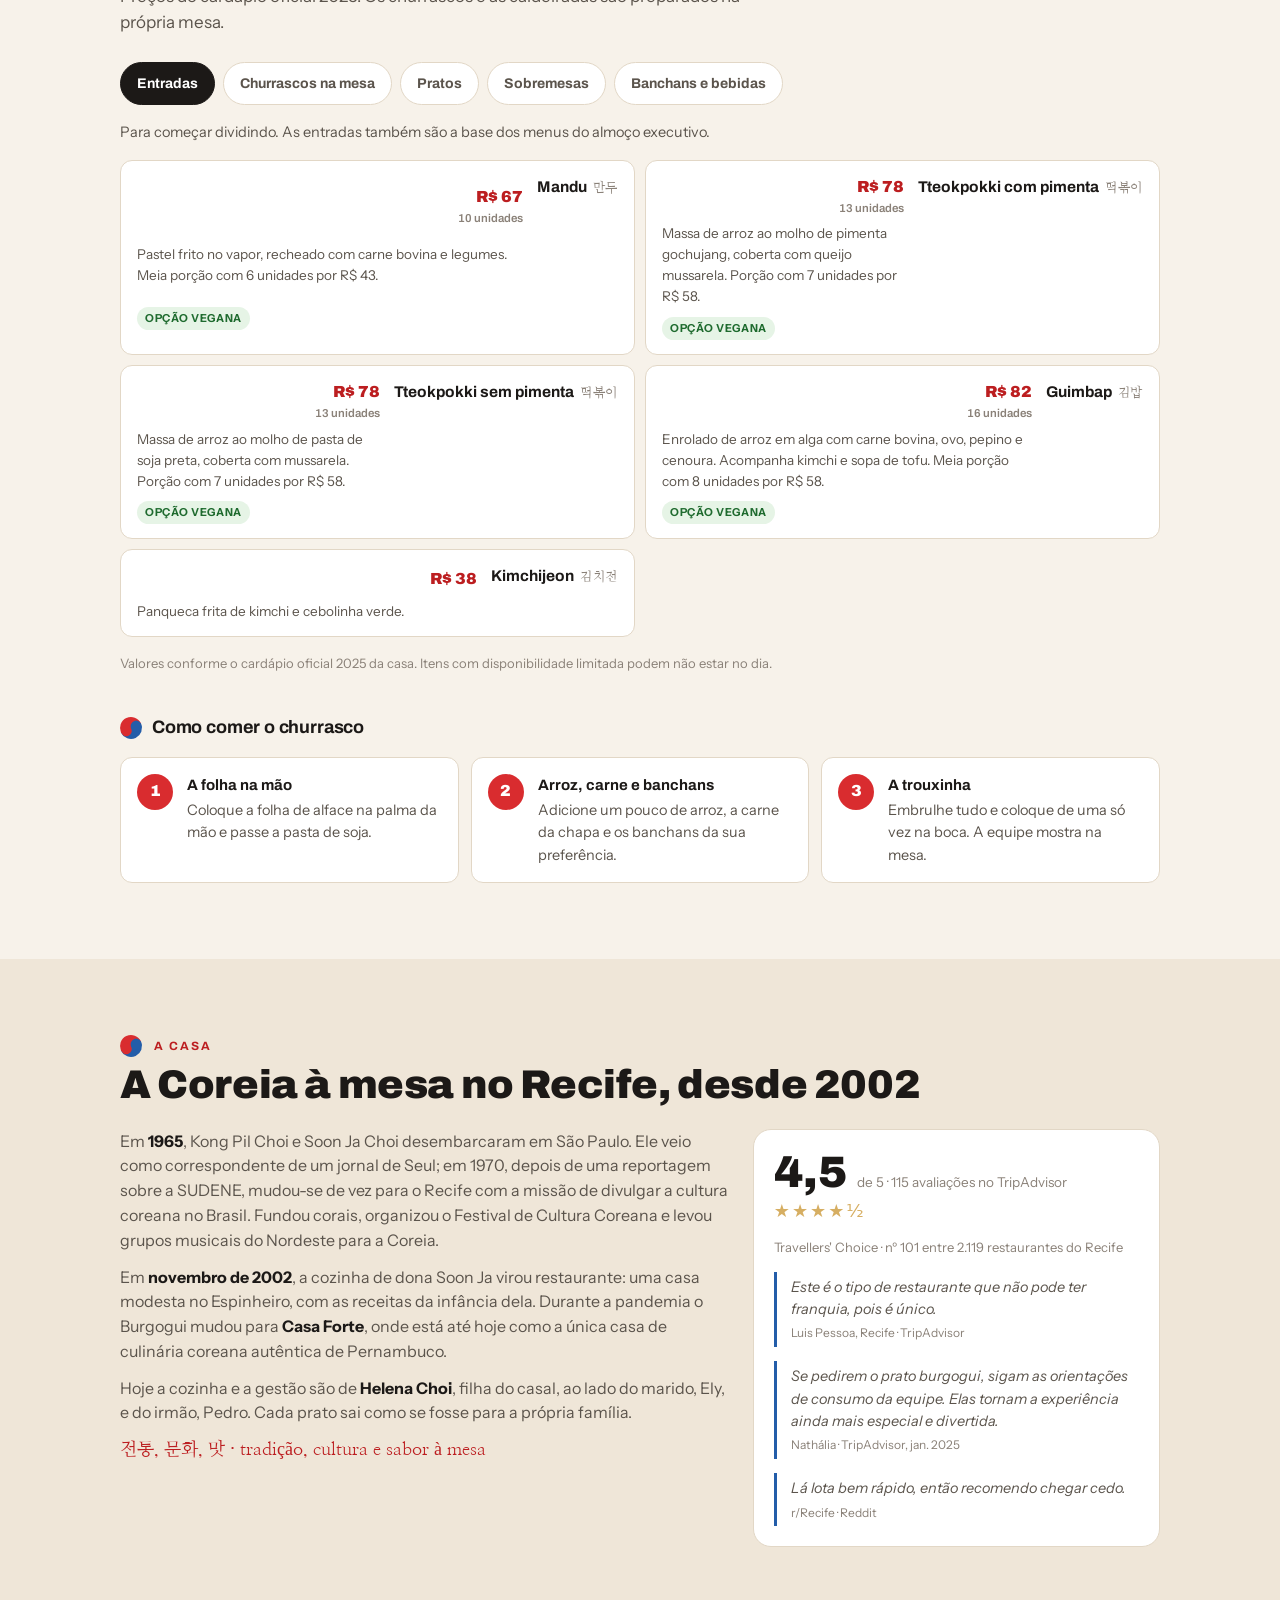
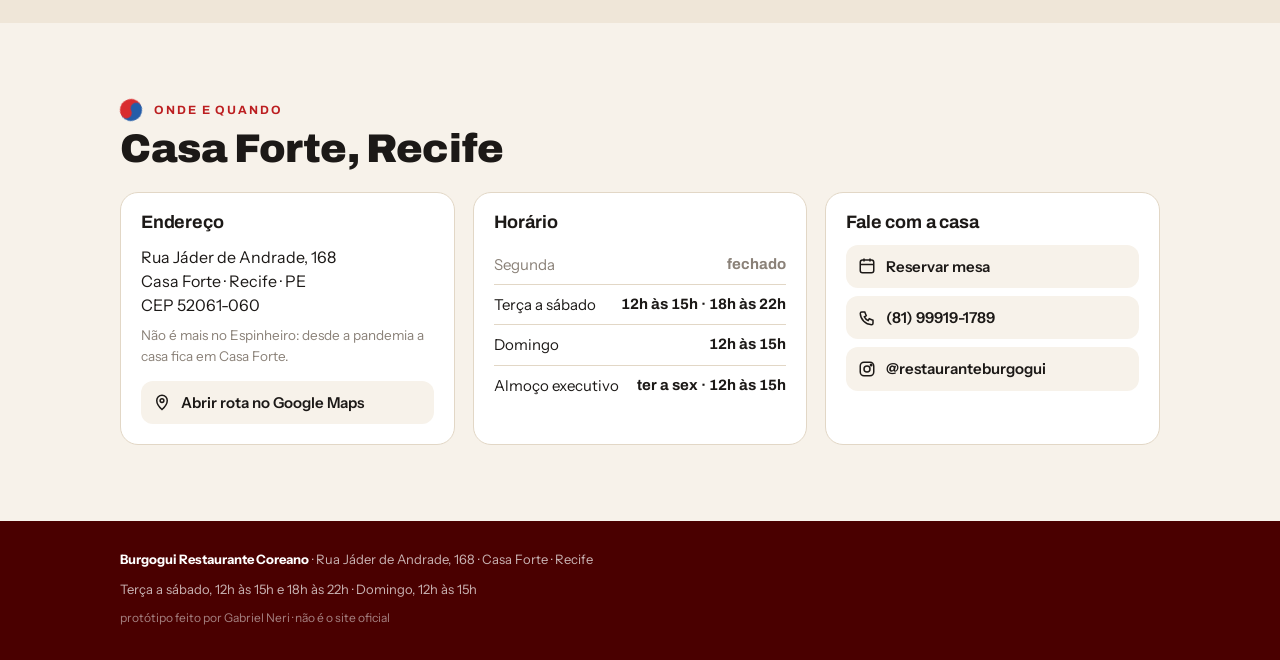
==== commit 795a0f2f: "publicar burgogui (2026-08-25)" ====
--- a/burgogui/index.html
+++ b/burgogui/index.html
@@ -241,6 +241,7 @@
 </style>
 </head>
 <body>
+<div id="faixa-prototipo" style="background:#0f1115;color:#f2f5f7;font:13px/1.45 system-ui,sans-serif;text-align:center;padding:9px 14px;letter-spacing:.01em;border-bottom:1px solid #2a2e36"><strong style="color:#3ecf8e">Protótipo</strong> · proposta de site para <strong>o Burgogui</strong> · feito por Gabriel Neri · não é o site oficial</div>
 
 <header class="topbar">
   <div class="wrap">
@@ -583,7 +584,7 @@
   <div class="wrap">
     <div><b>Burgogui Restaurante Coreano</b> · Rua Jáder de Andrade, 168 · Casa Forte · Recife</div>
     <div>Terça a sábado, 12h às 15h e 18h às 22h · Domingo, 12h às 15h</div>
-    <div class="demo">demonstração feita por Gabriel Neri · não é o site oficial</div>
+    <div class="demo">protótipo feito por Gabriel Neri · não é o site oficial</div>
   </div>
 </footer>
 
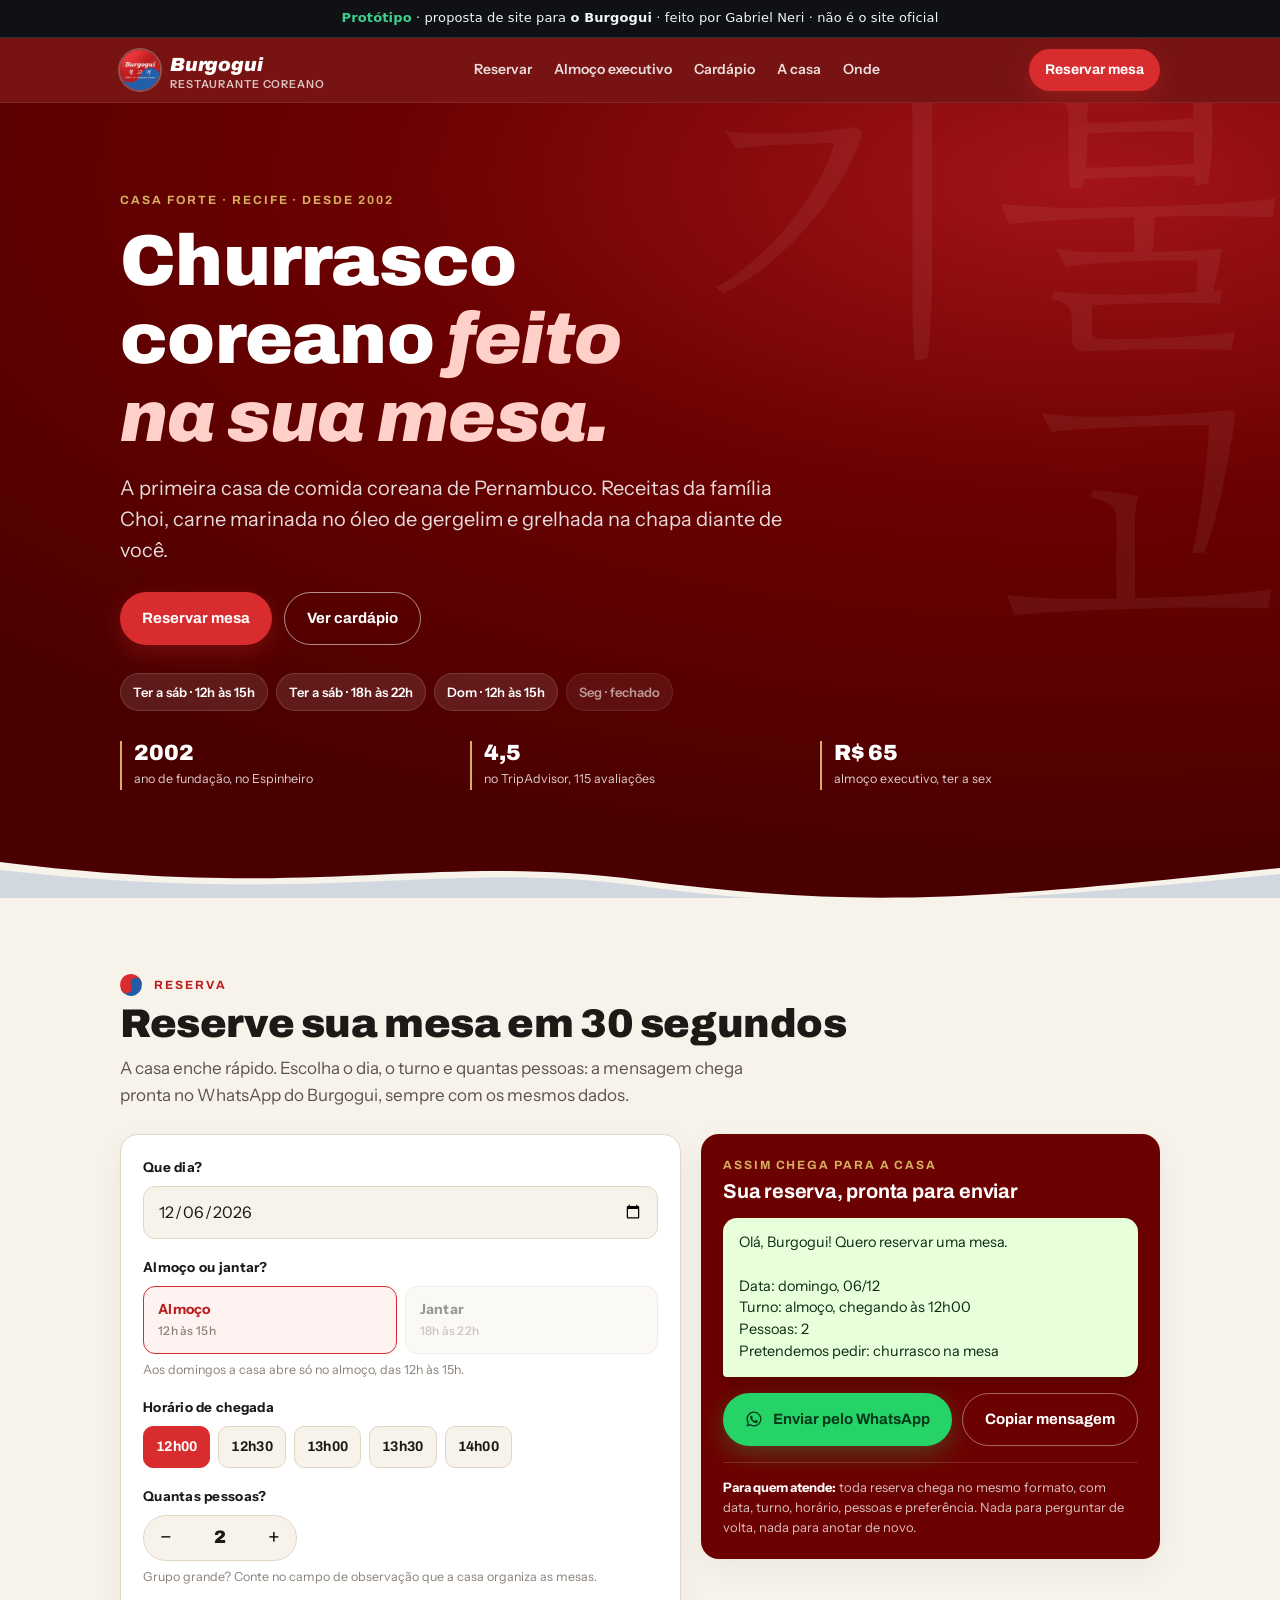
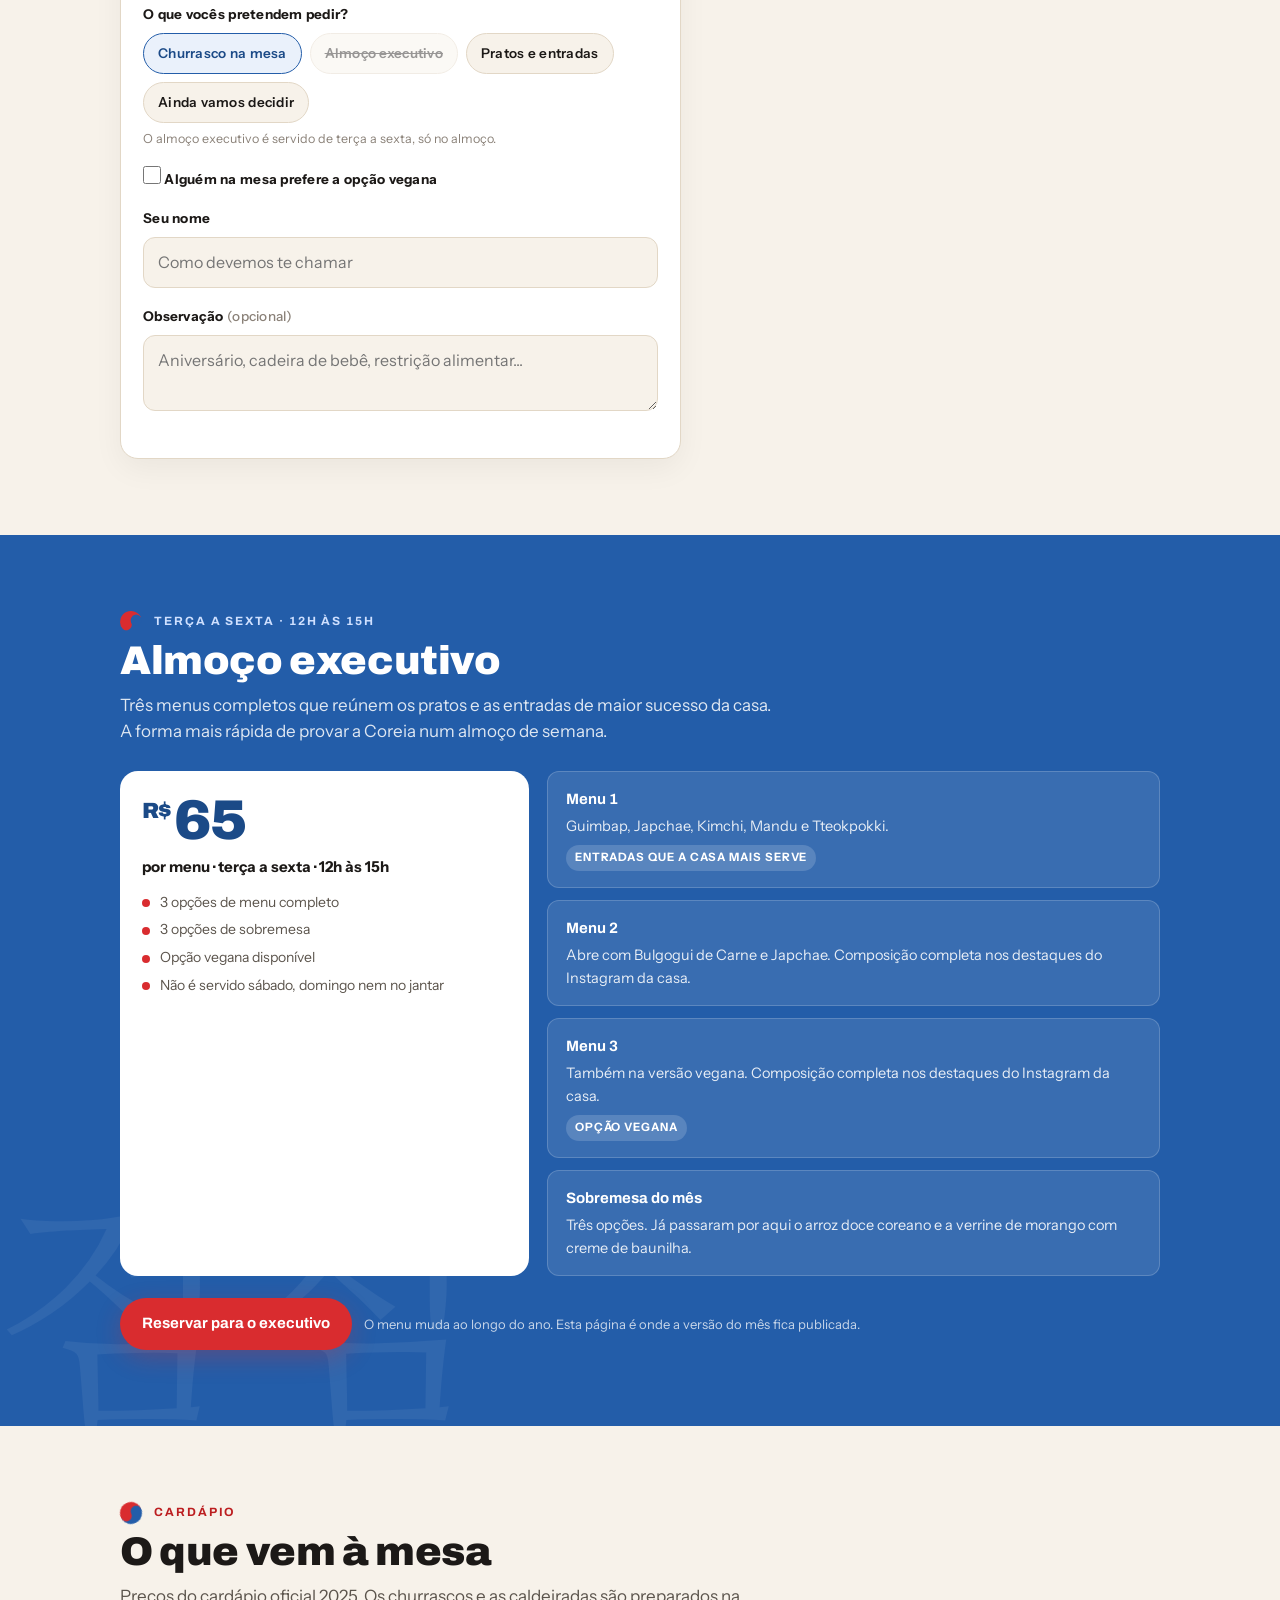
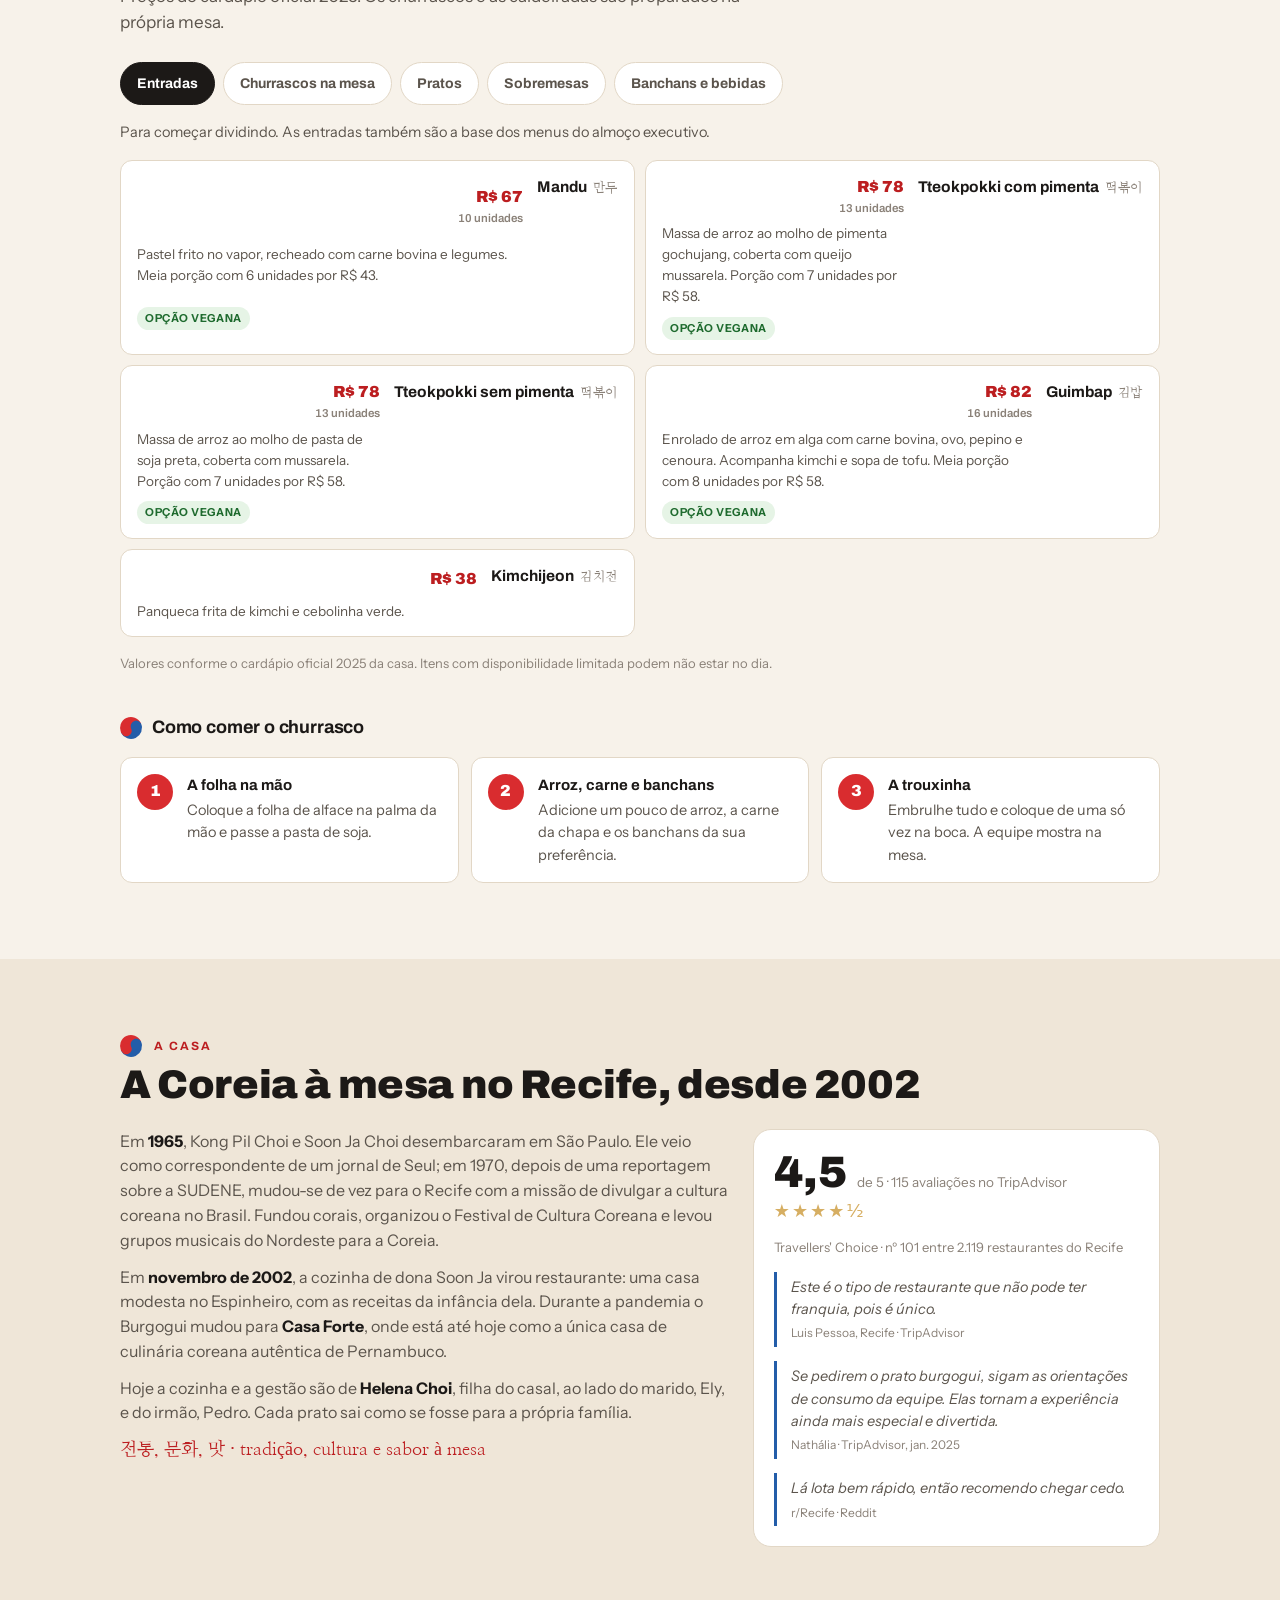
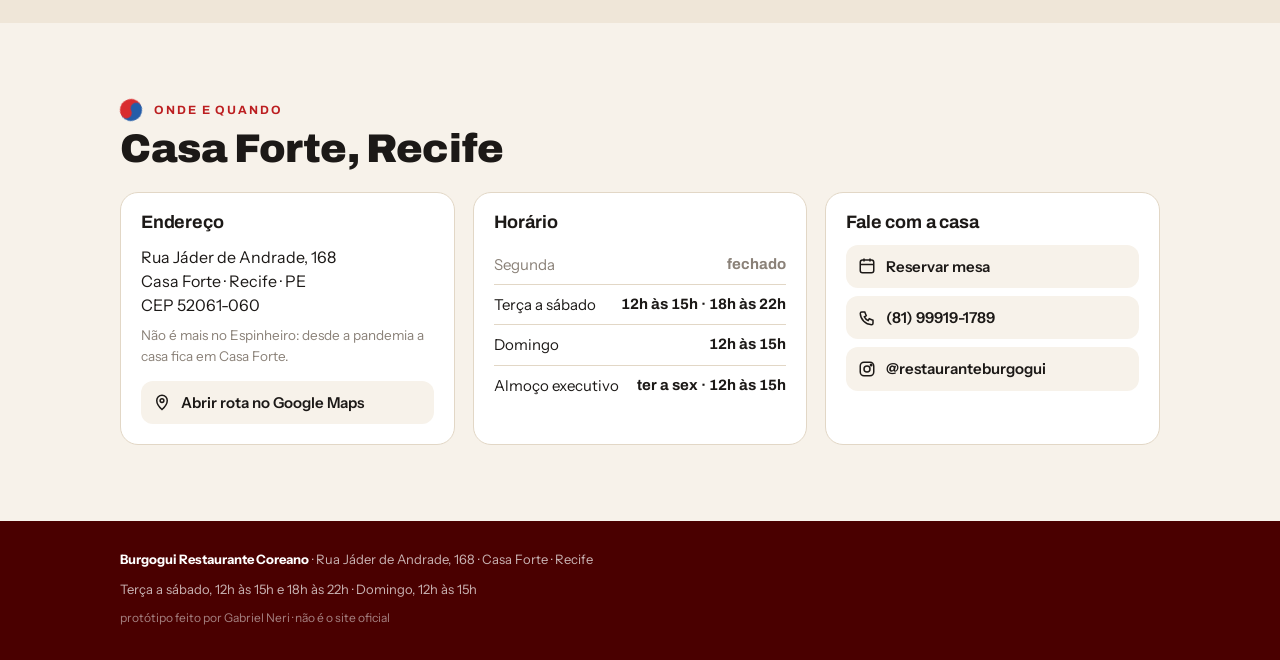
==== commit b635e422: "publicar burgogui (2026-08-25)" ====
--- a/burgogui/index.html
+++ b/burgogui/index.html
@@ -291,7 +291,7 @@
   <div class="wrap">
     <div class="sec-head"><span class="tg" aria-hidden="true"></span><span class="eyebrow">Reserva</span></div>
     <h2>Reserve sua mesa em 30 segundos</h2>
-    <p class="sub">A casa é pequena e enche rápido. Escolha o dia, o turno e quantas pessoas: a mensagem chega pronta no WhatsApp do Burgogui, sempre com os mesmos dados.</p>
+    <p class="sub">A casa enche rápido. Escolha o dia, o turno e quantas pessoas: a mensagem chega pronta no WhatsApp do Burgogui, sempre com os mesmos dados.</p>
 
     <div class="grid-res">
       <form class="card" id="form" autocomplete="off" onsubmit="return false">
@@ -590,7 +590,7 @@
 
 <div class="stickybar">
   <div class="wrap">
-    <div class="t"><b>Casa pequena, enche rápido</b>Reserve em 30 segundos</div>
+    <div class="t"><b>A casa enche rápido</b>Reserve em 30 segundos</div>
     <a class="btn btn-red" href="#reserva">Reservar mesa</a>
   </div>
 </div>
